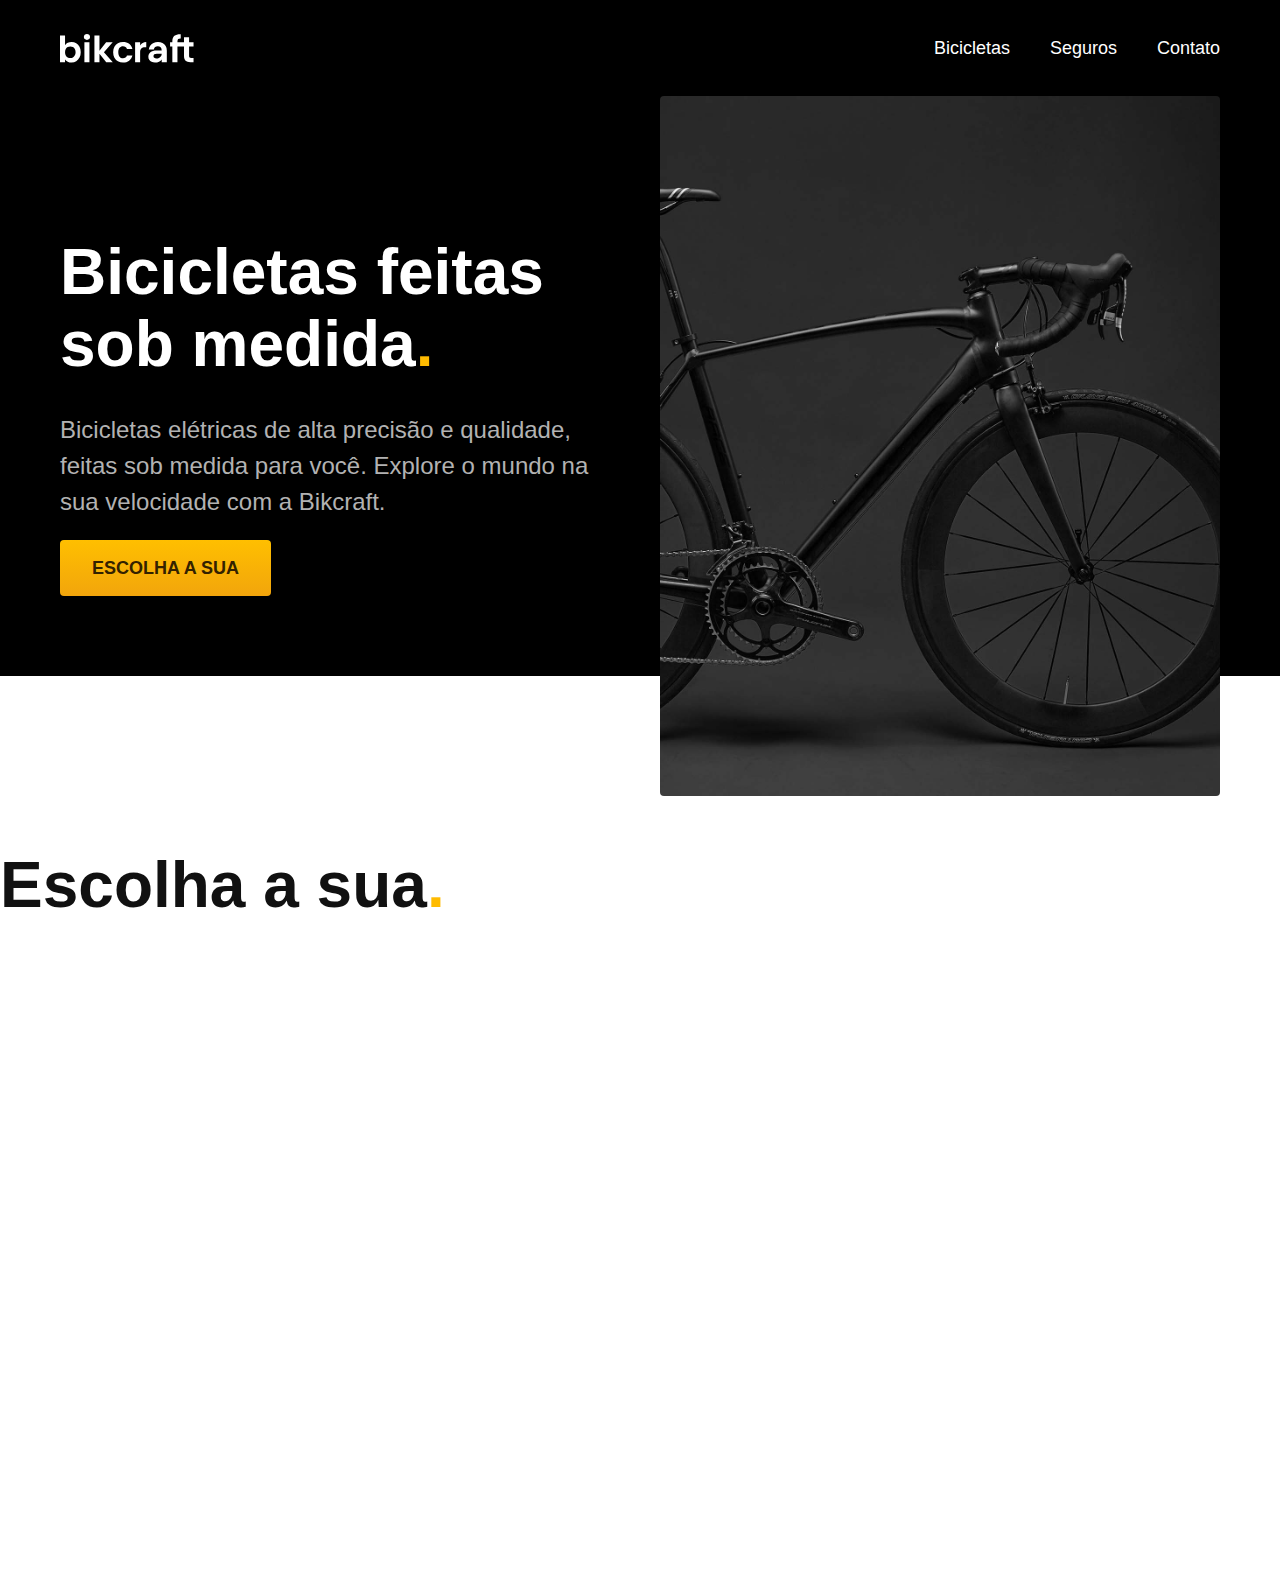
==== index.html @ d43629ae "set typo in css styles" ====
<!DOCTYPE html>
<html lang="en">

<head>
  <meta charset="UTF-8">
  <meta http-equiv="X-UA-Compatible" content="IE=edge">
  <meta name="viewport" content="width=device-width, initial-scale=1.0">
  <title>Bikcraft - Bicicletas Elétricas</title>
  <meta name="description" content="Bicicletas elétricas de alta precisão e qualidade, feitas sob medida para o cliente. Explore o mundo na sua velocidade com a Bikcraft.">

  <link rel="stylesheet" href="./css/style.css">

  <!-- <link rel="preconnect" href="https://fonts.googleapis.com">
  <link rel="preconnect" href="https://fonts.gstatic.com" crossorigin>
  <link href="https://fonts.googleapis.com/css2?family=Poppins:wght@400;600&family=Roboto:wght@400;500&display=swap" rel="stylesheet"> -->
</head>

<body>
  <header class="header-bg">
    <div class="header">
      <a href="./"><img src="./img/bikcraft.svg" alt="bikcraft"></a>
      <nav aria-label="primaria">
        <ul class="header-menu font-1-m cor-0">
          <li><a href="./bicicletas.html">Bicicletas</a></li>
          <li><a href="./seguros.html">Seguros</a></li>
          <li><a href="./contato.html">Contato</a></li>
        </ul>
      </nav>
    </div>
  </header>
  <main class="introducao-bg">
    <div class="introducao">
      <div class="introducao-conteudo">
        <h1 class="font-1-xxl cor-0">Bicicletas feitas sob medida<span class="cor-p1">.</span></h1>
        <p class="font-2-l cor-5">Bicicletas elétricas de alta precisão e qualidade, feitas sob medida para você. Explore o mundo na sua velocidade com a Bikcraft.</p>
        <a class="botao" href="./biciletas.html">Escolha a sua</a>
      </div>
      <div class="introducao-imagem">
        <img src="./img/fotos/introducao.jpg" alt="Bicicletas elétrica preta.">
      </div>
    </div>
  </main>
  <h2 class="font-1-xxl">Escolha a sua<span class="cor-p1">.</span></h2>
</body>

</html>
---- css/style.css ----
@import './global/global.css';
@import './utils/tipografia.css';
@import './utils/cores.css';

@import './global/header.css';

@import './utils/componentes.css';

@import './home/introducao.css';
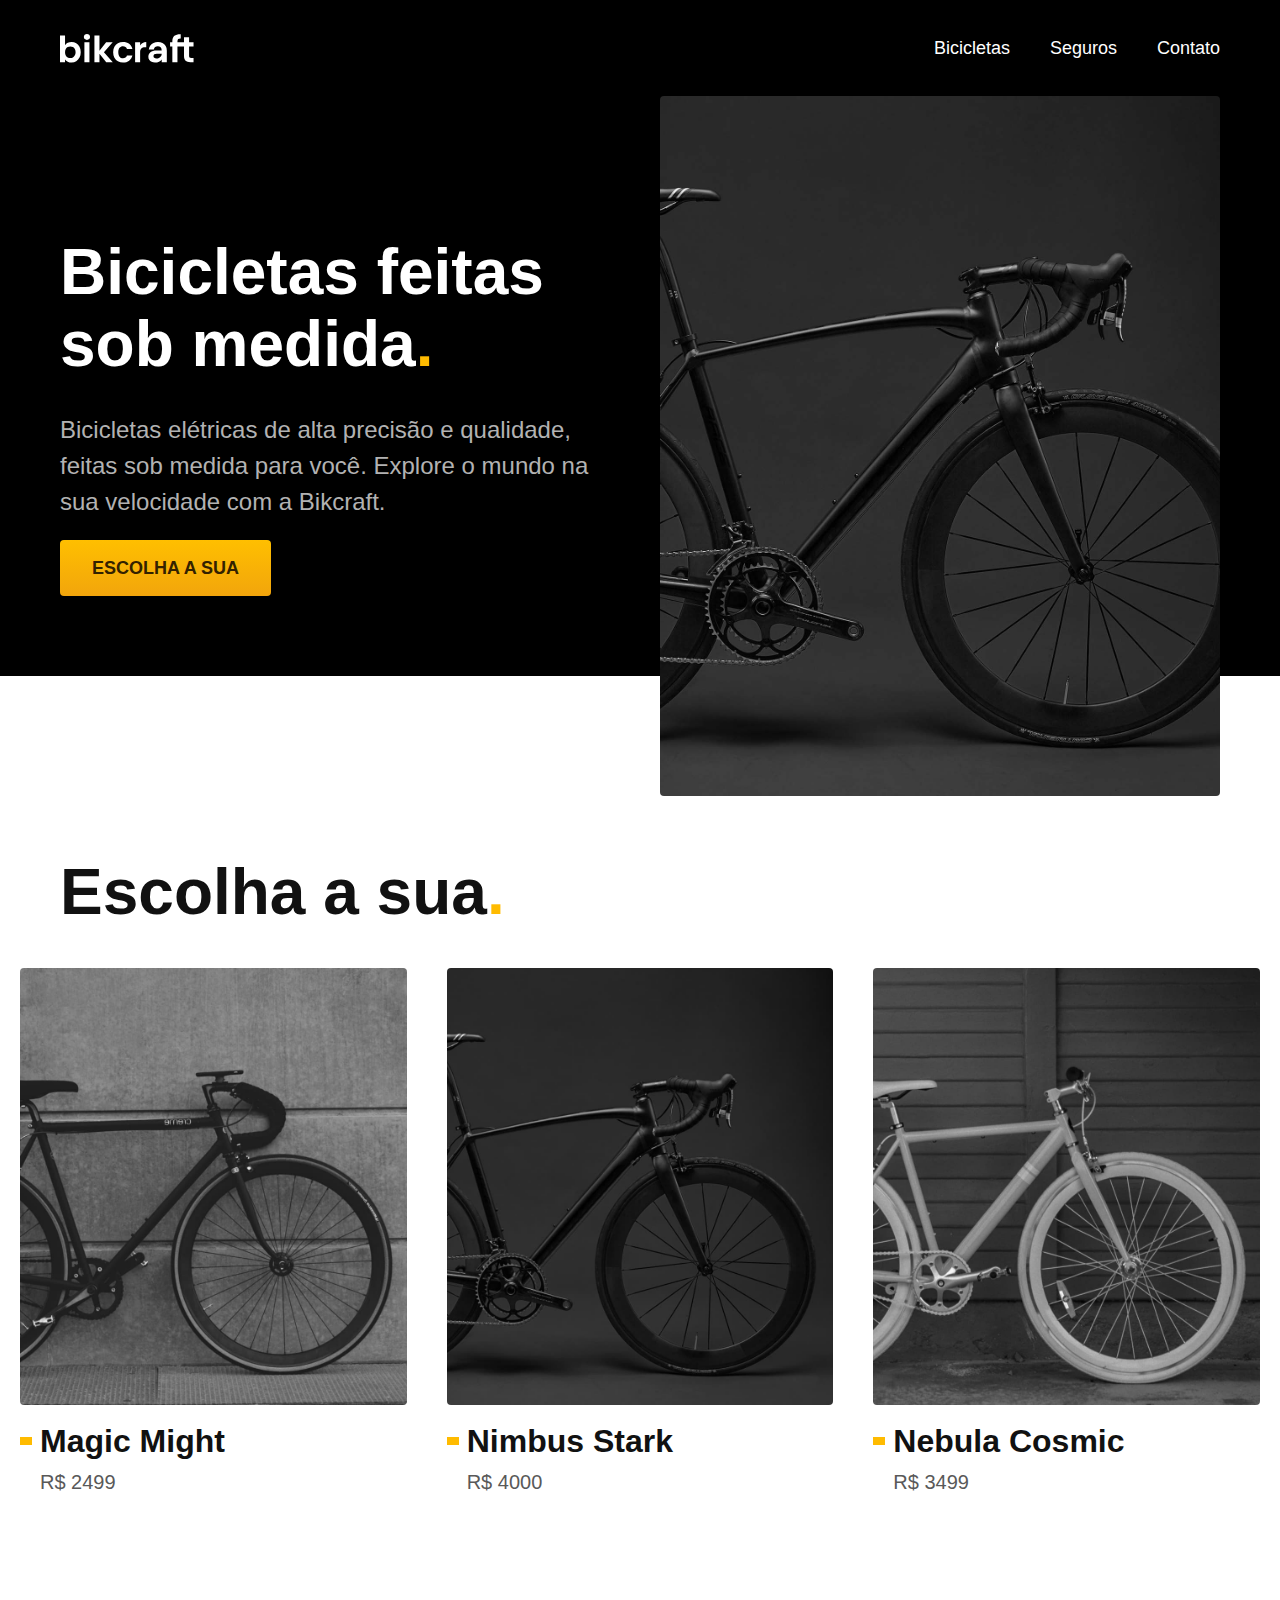
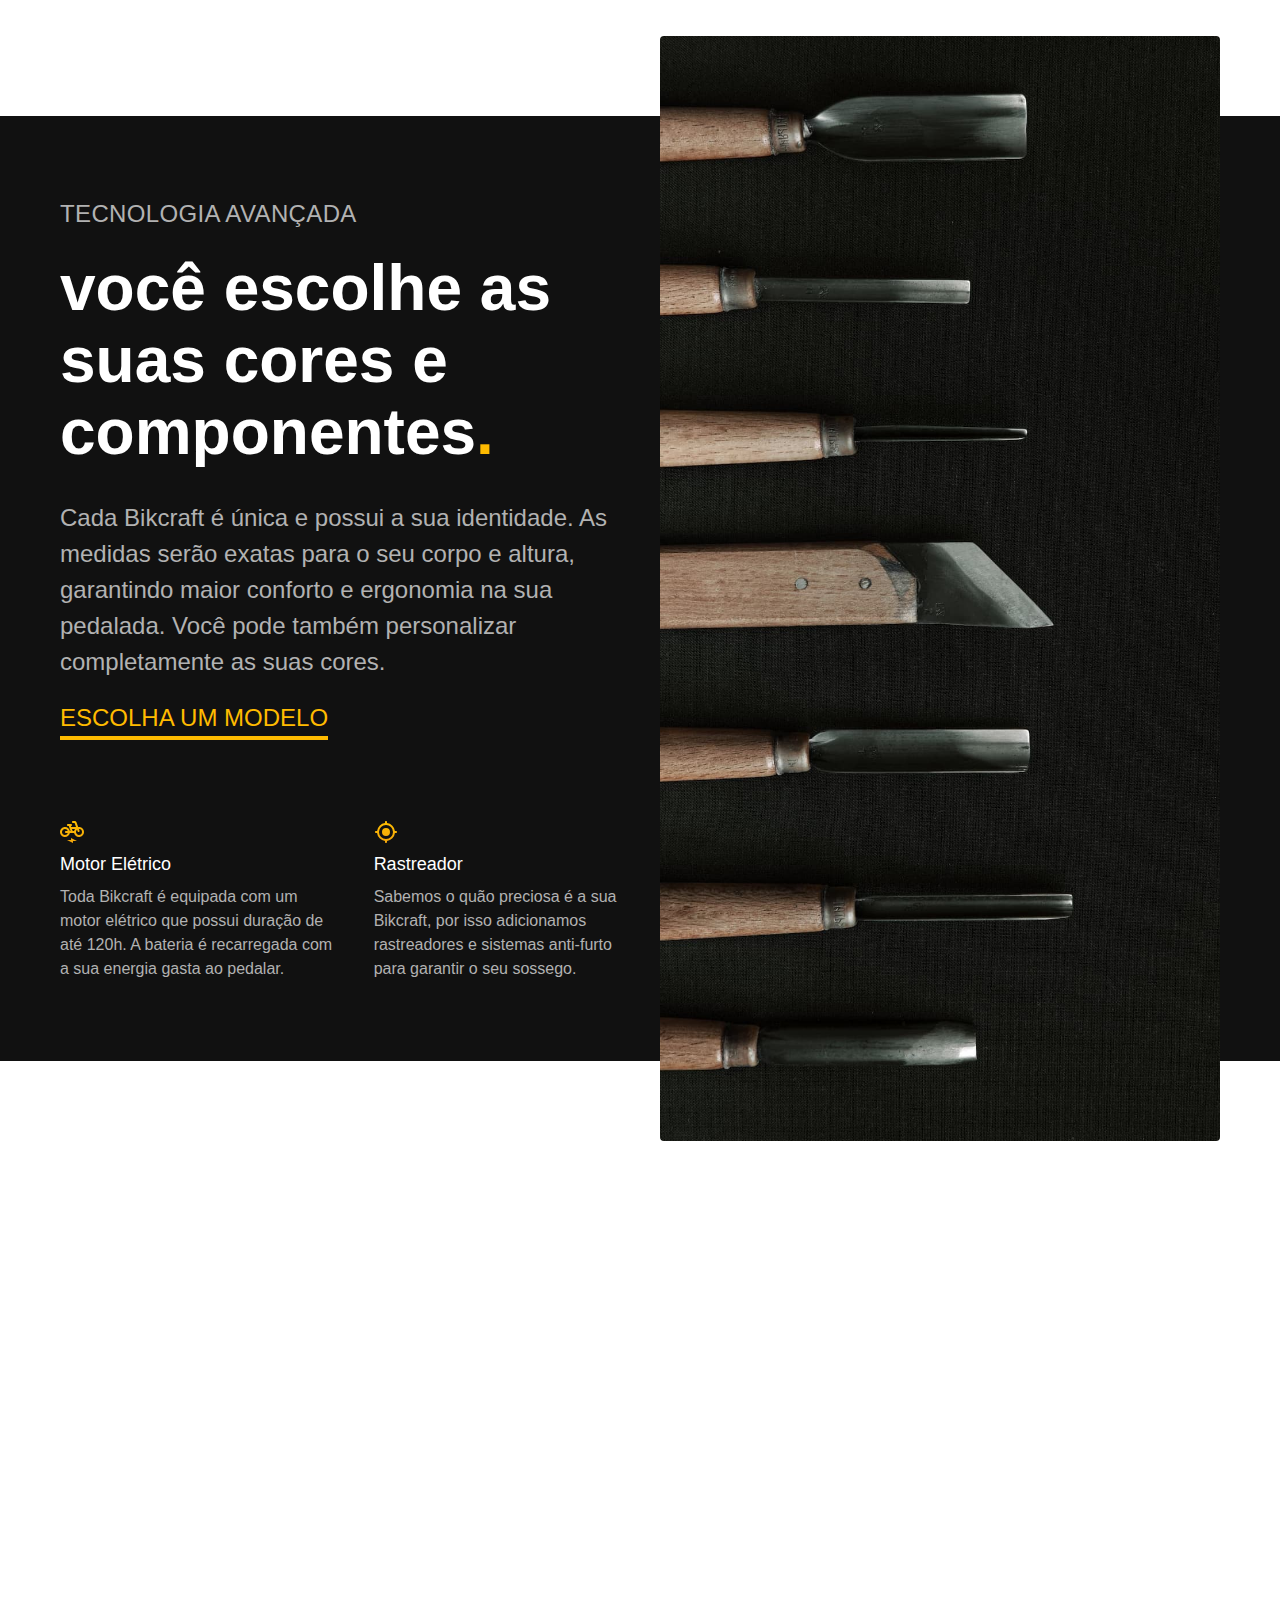
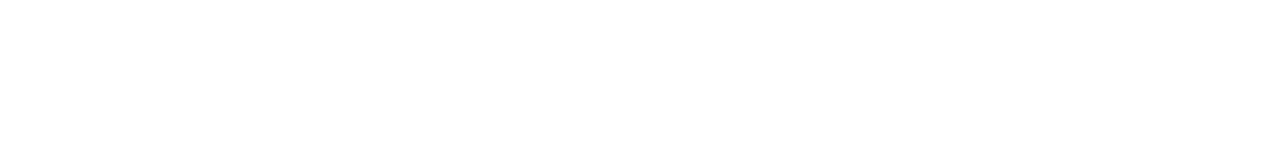
==== commit d5bfa353: "create technology section and styles" ====
--- a/index.html
+++ b/index.html
@@ -17,7 +17,7 @@
 
 <body>
   <header class="header-bg">
-    <div class="header">
+    <div class="header container">
       <a href="./"><img src="./img/bikcraft.svg" alt="bikcraft"></a>
       <nav aria-label="primaria">
         <ul class="header-menu font-1-m cor-0">
@@ -28,8 +28,9 @@
       </nav>
     </div>
   </header>
+
   <main class="introducao-bg">
-    <div class="introducao">
+    <div class="introducao container">
       <div class="introducao-conteudo">
         <h1 class="font-1-xxl cor-0">Bicicletas feitas sob medida<span class="cor-p1">.</span></h1>
         <p class="font-2-l cor-5">Bicicletas elétricas de alta precisão e qualidade, feitas sob medida para você. Explore o mundo na sua velocidade com a Bikcraft.</p>
@@ -40,7 +41,59 @@
       </div>
     </div>
   </main>
-  <h2 class="font-1-xxl">Escolha a sua<span class="cor-p1">.</span></h2>
+
+  <article class="bicicletas-lista">
+    <h2 class="container font-1-xxl">Escolha a sua<span class="cor-p1">.</span></h2>
+    <ul>
+      <li>
+        <a href="./bicicletas/magic.html">
+          <img src="./img/bicicletas/magic-home.jpg" alt="bicicleta preta">
+          <h3 class="font-1-xl">Magic Might</h3>
+          <span class="font-2-m cor-8">R$ 2499</span>
+        </a>
+      </li>
+      <li>
+        <a href="./bicicletas/nimbus.html">
+          <img src="./img/bicicletas/nimbus-home.jpg" alt="bicicleta preta">
+          <h3 class="font-1-xl">Nimbus Stark</h3>
+          <span class="font-2-m cor-8">R$ 4000</span>
+        </a>
+      </li>
+      <li>
+        <a href="./bicicletas/nebula.html">
+          <img src="./img/bicicletas/nebula-home.jpg" alt="bicicleta preta">
+          <h3 class="font-1-xl">Nebula Cosmic</h3>
+          <span class="font-2-m cor-8">R$ 3499</span>
+        </a>
+      </li>
+    </ul>
+  </article>
+
+  <article class="tecnologia-bg">
+    <div class="tecnologia container">
+      <div class="tecnologia-conteudo">
+        <span class="font-2-l-b cor-5">Tecnologia Avançada</span>
+        <h2 class="font-1-xxl cor-0">você escolhe as suas cores e componentes<span class="cor-p1">.</span></h2>
+        <p class="font-2-l cor-5">Cada Bikcraft é única e possui a sua identidade. As medidas serão exatas para o seu corpo e altura, garantindo maior conforto e ergonomia na sua pedalada. Você pode também personalizar completamente as suas cores.</p>
+        <a class="link" href="./bicicletas.html">Escolha um modelo</a>
+        <div class="tecnologia-vantagens">
+          <div>
+            <img src="./img/icones/eletrica.svg" alt="">
+            <h3 class="font-1-m cor-0">Motor Elétrico</h3>
+            <p class="font-2-s cor-5">Toda Bikcraft é equipada com um motor elétrico que possui duração de até 120h. A bateria é recarregada com a sua energia gasta ao pedalar.</p>
+          </div>
+          <div>
+            <img src="./img/icones/rastreador.svg" alt="">
+            <h3 class="font-1-m cor-0">Rastreador</h3>
+            <p class="font-2-s cor-5">Sabemos o quão preciosa é a sua Bikcraft, por isso adicionamos rastreadores e sistemas anti-furto para garantir o seu sossego.</p>
+          </div>
+        </div>
+      </div>
+      <div class="tecnologia-imagem">
+        <img src="./img/fotos/tecnologia.jpg" alt="">
+      </div>
+    </div>
+  </article>
 </body>
 
 </html>--- a/css/style.css
+++ b/css/style.css
@@ -7,3 +7,6 @@
 @import './utils/componentes.css';
 
 @import './home/introducao.css';
+@import './home/tecnologia.css';
+
+@import './bicicletas/bicicletas-lista.css';
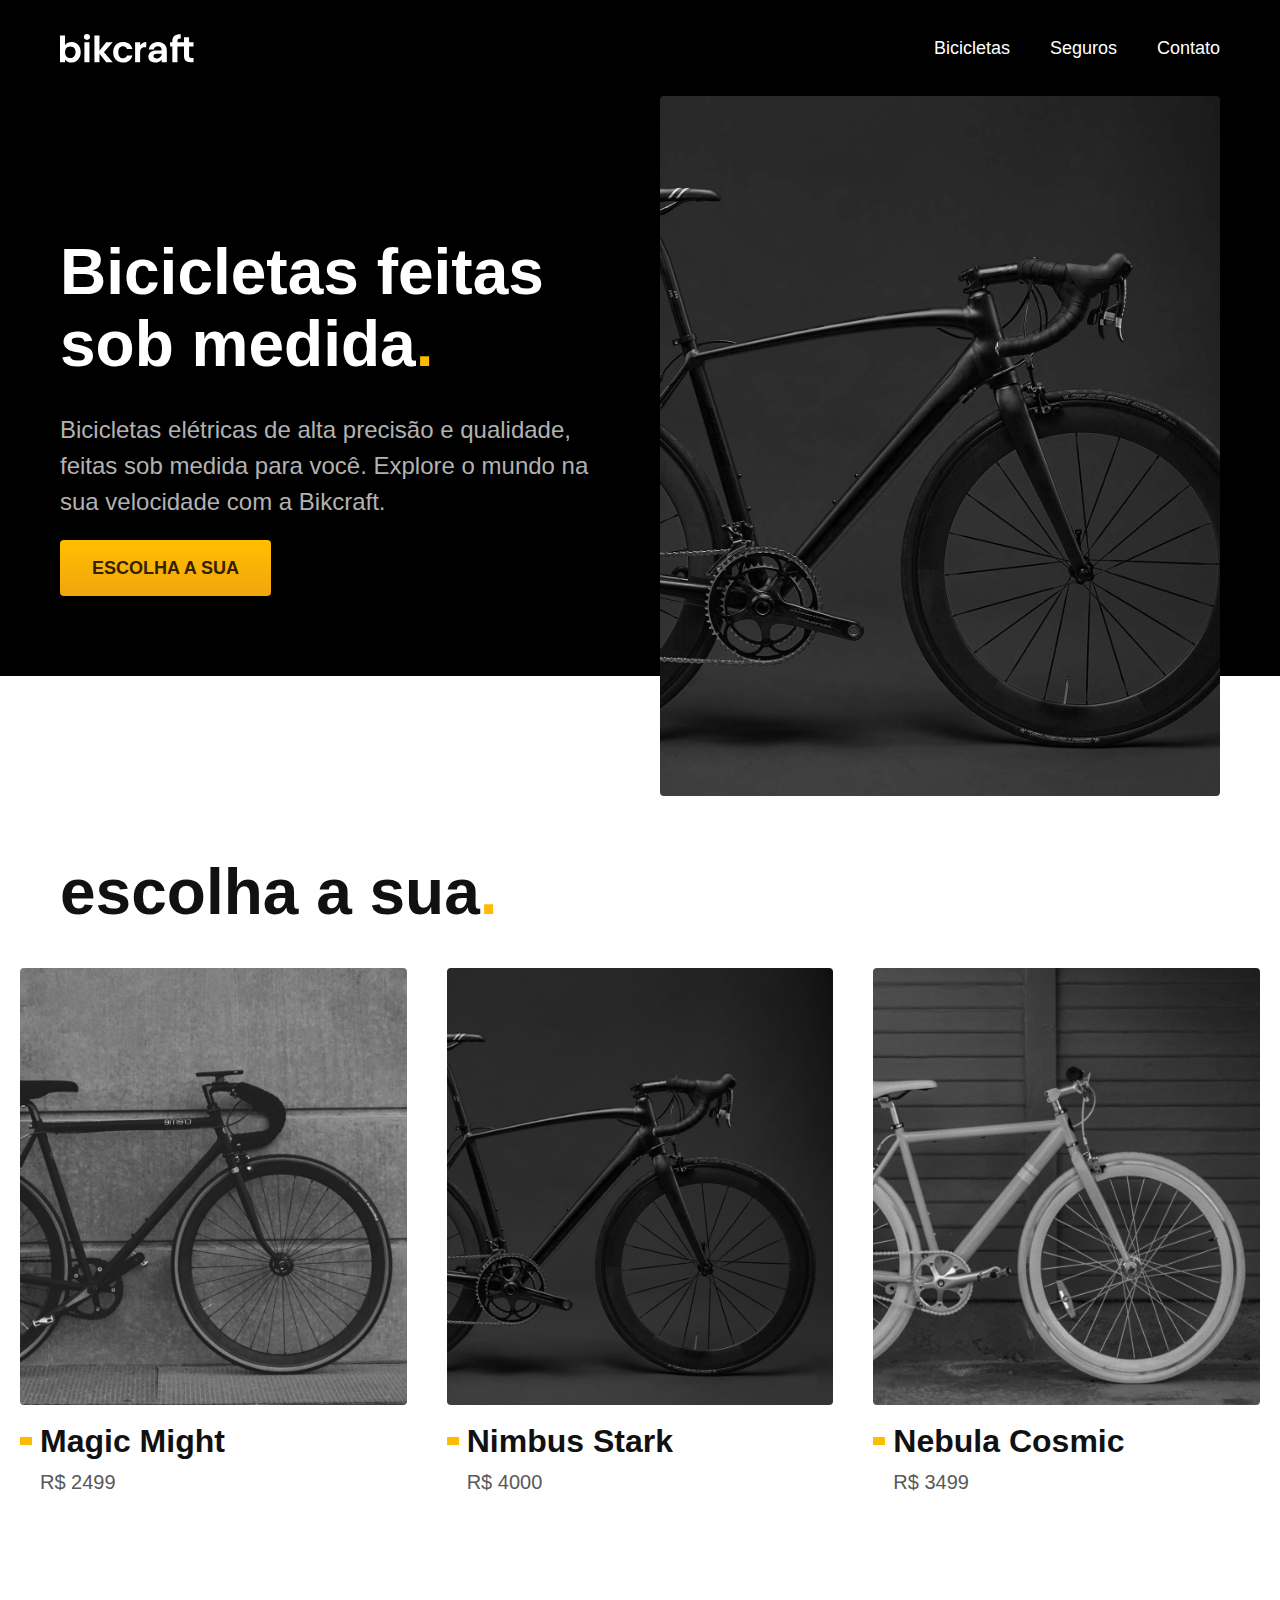
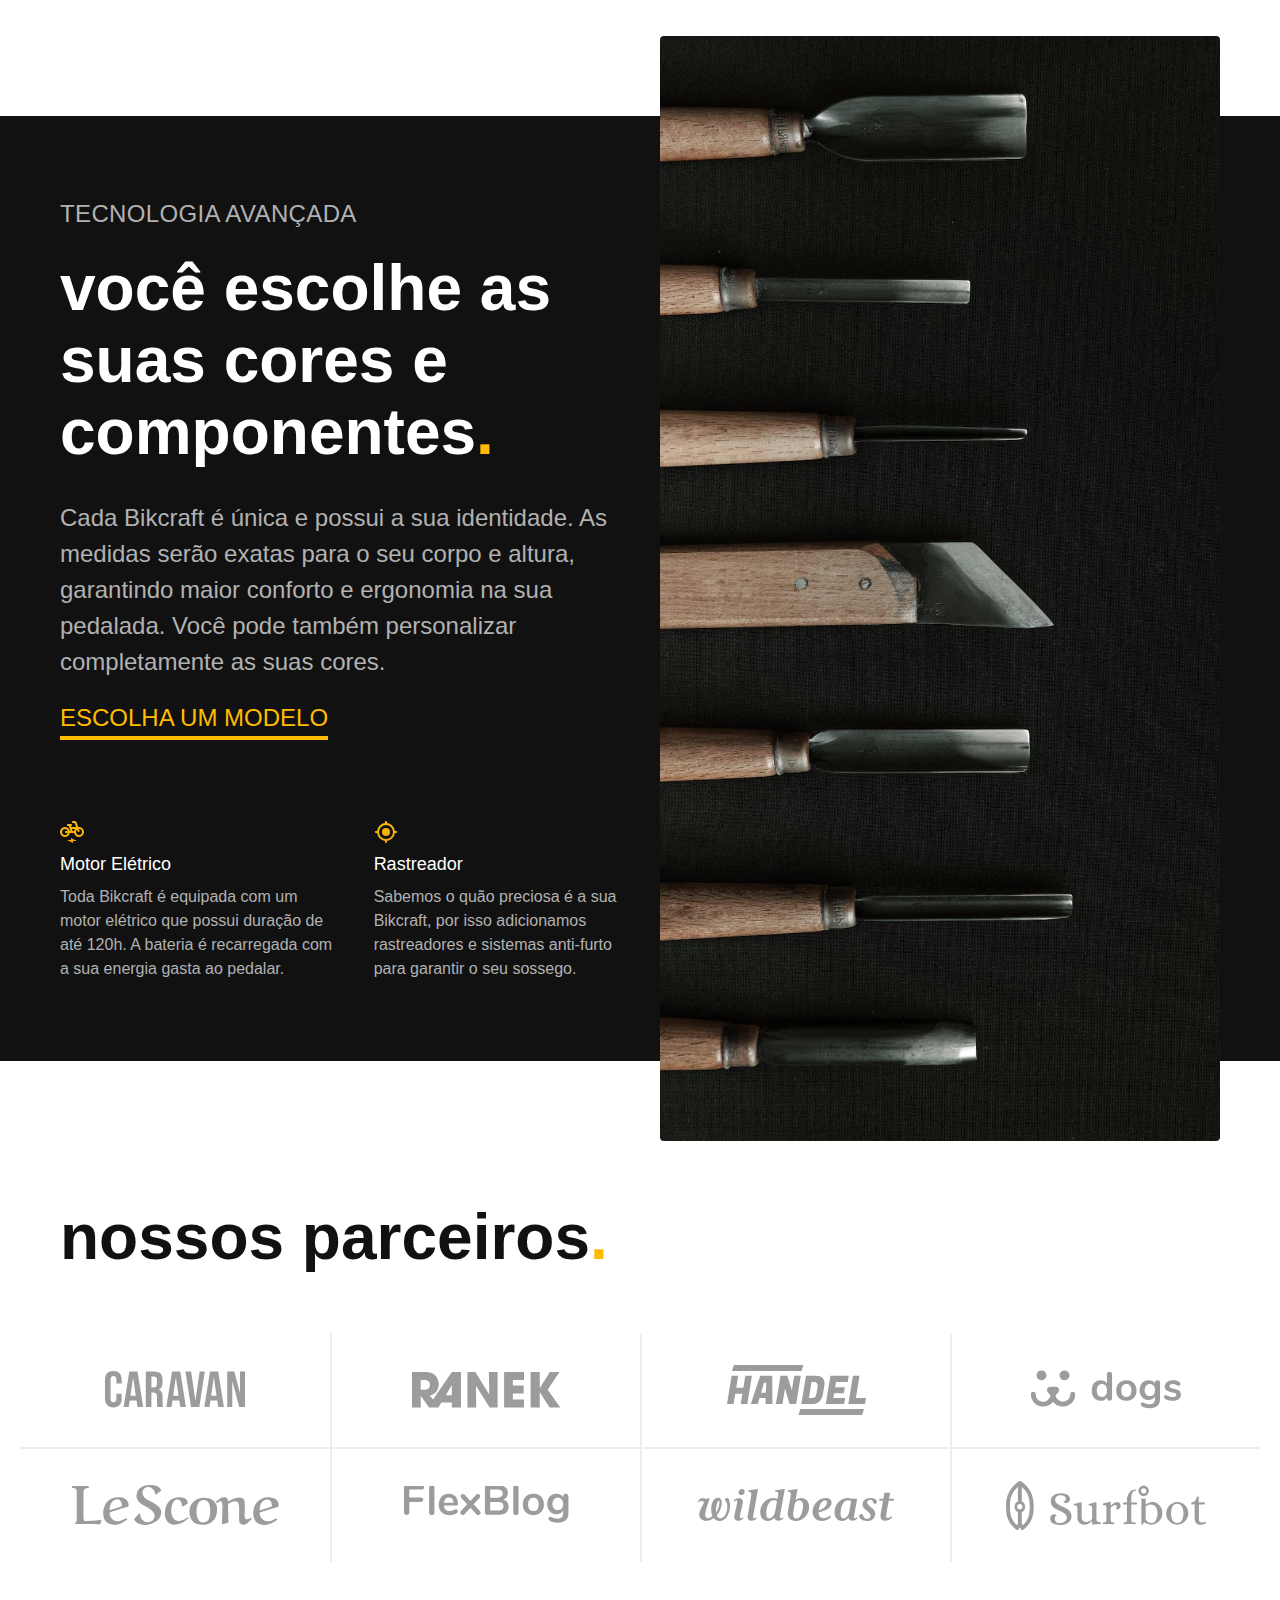
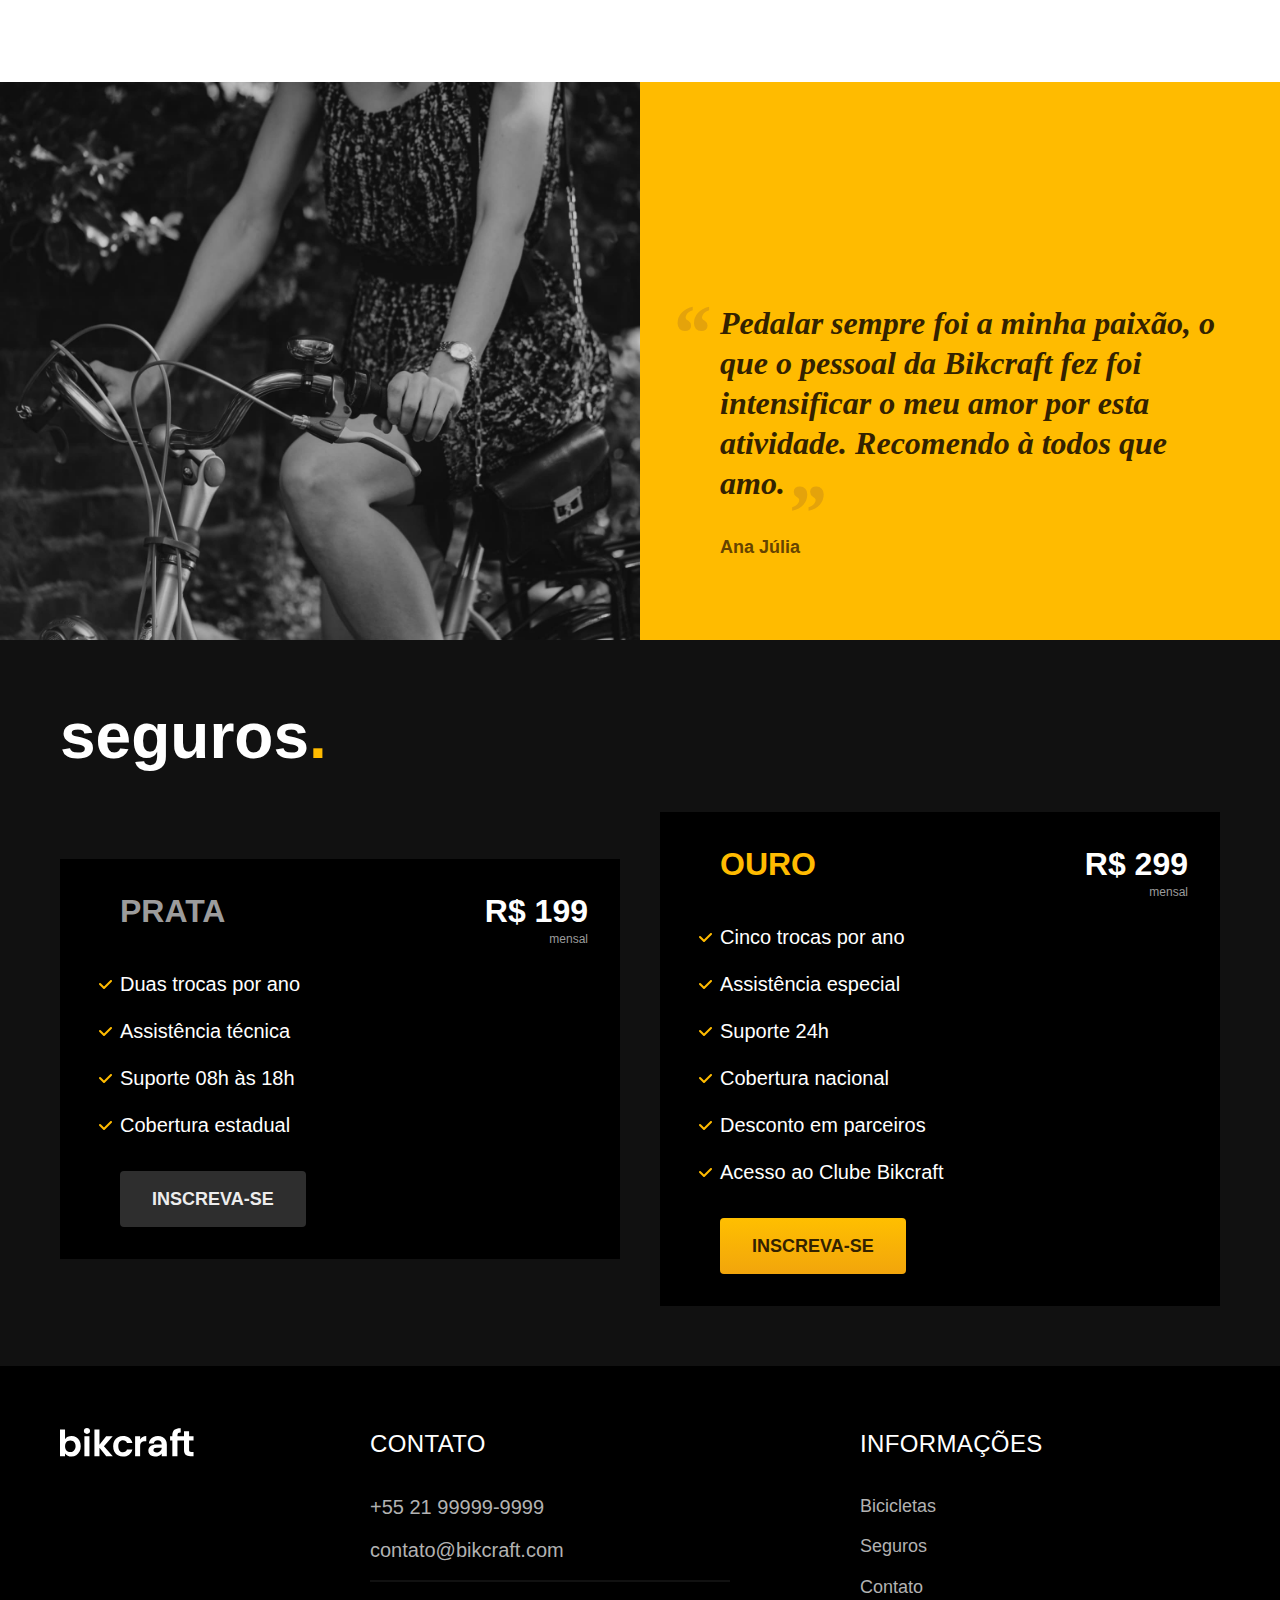
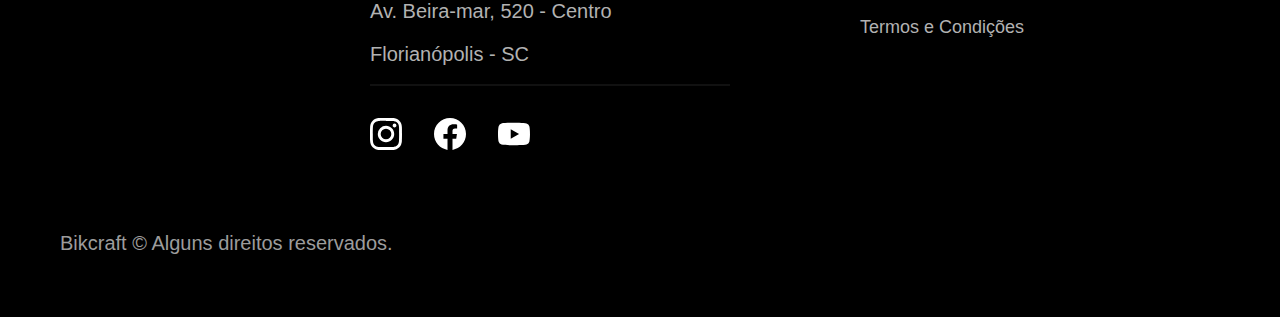
==== commit 8c9a376e: "create partners and footer contents" ====
--- a/index.html
+++ b/index.html
@@ -12,7 +12,7 @@
 
   <!-- <link rel="preconnect" href="https://fonts.googleapis.com">
   <link rel="preconnect" href="https://fonts.gstatic.com" crossorigin>
-  <link href="https://fonts.googleapis.com/css2?family=Poppins:wght@400;600&family=Roboto:wght@400;500&display=swap" rel="stylesheet"> -->
+  <link href="https://fonts.googleapis.com/css2?family=Poppins:wght@400;600&family=Roboto:wght@400;500&family=Merriweather:ital,wght@1,900&display=swap" rel="stylesheet"> -->
 </head>
 
 <body>
@@ -43,7 +43,7 @@
   </main>
 
   <article class="bicicletas-lista">
-    <h2 class="container font-1-xxl">Escolha a sua<span class="cor-p1">.</span></h2>
+    <h2 class="container font-1-xxl">escolha a sua<span class="cor-p1">.</span></h2>
     <ul>
       <li>
         <a href="./bicicletas/magic.html">
@@ -94,6 +94,102 @@
       </div>
     </div>
   </article>
+
+  <section class="parceiros" aria-label="Nossos Parceiros">
+    <h2 class="container font-1-xxl">nossos parceiros<span class="cor-p1">.</span></h2>
+
+    <ul>
+      <li><img src="./img/parceiros/caravan.svg" alt="caravan"></li>
+      <li><img src="./img/parceiros/ranek.svg" alt="ranek"></li>
+      <li><img src="./img/parceiros/handel.svg" alt="handel"></li>
+      <li><img src="./img/parceiros/dogs.svg" alt="dogs"></li>
+      <li><img src="./img/parceiros/lescone.svg" alt="lescone"></li>
+      <li><img src="./img/parceiros/flexblog.svg" alt="flexblog"></li>
+      <li><img src="./img/parceiros/wildbeast.svg" alt="wildbeast"></li>
+      <li><img src="./img/parceiros/surfbot.svg" alt="surfbot"></li>
+    </ul>
+  </section>
+
+  <section class="depoimento" aria-label="Depoimento">
+    <div>
+      <img src="./img/fotos/depoimento.jpg" alt="Pessoa pedalando uma bicicleta bikcraft">
+    </div>
+    <div class="depoimento-conteudo">
+      <blockquote class="font-1-xl cor-p5">
+        <p>Pedalar sempre foi a minha paixão, o que o pessoal da Bikcraft fez foi intensificar o meu amor por esta atividade. Recomendo à todos que amo.</p>
+      </blockquote>
+      <span class="font-1-m-b cor-p4">Ana Júlia</span>
+    </div>
+  </section>
+
+  <article class="seguros-bg">
+    <div class="seguros container">
+      <h2 class="font-1-xxl cor-0">seguros<span class="cor-p1">.</span></h2>
+      <div class="seguros-item">
+        <h3 class="font-1-xl cor-6">PRATA</h3>
+        <span class="font-1-xl cor-0">R$ 199 <span class="font-1-xs cor-6">mensal</span></span>
+        <ul class="font-2-m cor-0">
+          <li>Duas trocas por ano</li>
+          <li>Assistência técnica</li>
+          <li>Suporte 08h às 18h</li>
+          <li>Cobertura estadual</li>
+        </ul>
+        <a class="botao secundario" href="./orcamento.html">Inscreva-se</a>
+      </div>
+
+      <div class="seguros-item">
+        <h3 class="font-1-xl cor-p1">OURO</h3>
+        <span class="font-1-xl cor-0">R$ 299 <span class="font-1-xs cor-6">mensal</span></span>
+        <ul class="font-2-m cor-0">
+          <li>Cinco trocas por ano</li>
+          <li>Assistência especial</li>
+          <li>Suporte 24h</li>
+          <li>Cobertura nacional</li>
+          <li>Desconto em parceiros</li>
+          <li>Acesso ao Clube Bikcraft</li>
+        </ul>
+        <a class="botao" href="./orcamento.html">Inscreva-se</a>
+      </div>
+    </div>
+  </article>
+
+  <footer class="footer-bg">
+    <div class="footer container">
+      <img src="./img/bikcraft.svg" alt="Bikcraft">
+      <div class="footer-contato">
+        <h3 class="font-2-l-b cor-0">Contato</h3>
+        <ul class="font-2-m cor-5">
+          <li><a href="tel:+5521999999999">+55 21 99999-9999</a></li>
+          <li><a href="mailto:contato@bikcraft.com">contato@bikcraft.com</a></li>
+          <li>Av. Beira-mar, 520 - Centro</li>
+          <li>Florianópolis - SC</li>
+        </ul>
+        <div class="footer-redes">
+          <a href="">
+            <img src="./img/redes/instagram.svg" alt="Instagram">
+          </a>
+          <a href="">
+            <img src="./img/redes/facebook.svg" alt="Facebook">
+          </a>
+          <a href="">
+            <img src="./img/redes/youtube.svg" alt="Youtube">
+          </a>
+        </div>
+      </div>
+      <div class="footer-informacoes">
+        <h3 class="font-2-l-b cor-0">Informações</h3>
+        <nav>
+          <ul class="font-1-m cor-5">
+            <li><a href="./bicicletas.html">Bicicletas</a></li>
+            <li><a href="./seguros.html">Seguros</a></li>
+            <li><a href="./contato.html">Contato</a></li>
+            <li><a href="./termos.html">Termos e Condições</a></li>
+          </ul>
+        </nav>
+      </div>
+      <p class="footer-copy font-2-m cor-6">Bikcraft © Alguns direitos reservados.</p>
+    </div>
+  </footer>
 </body>
 
 </html>--- a/css/style.css
+++ b/css/style.css
@@ -3,10 +3,15 @@
 @import './utils/cores.css';
 
 @import './global/header.css';
+@import './global/footer.css';
 
 @import './utils/componentes.css';
 
 @import './home/introducao.css';
 @import './home/tecnologia.css';
+@import './home/parceiros.css';
+@import './home/depoimento.css';
 
 @import './bicicletas/bicicletas-lista.css';
+
+@import './seguros/seguros.css';
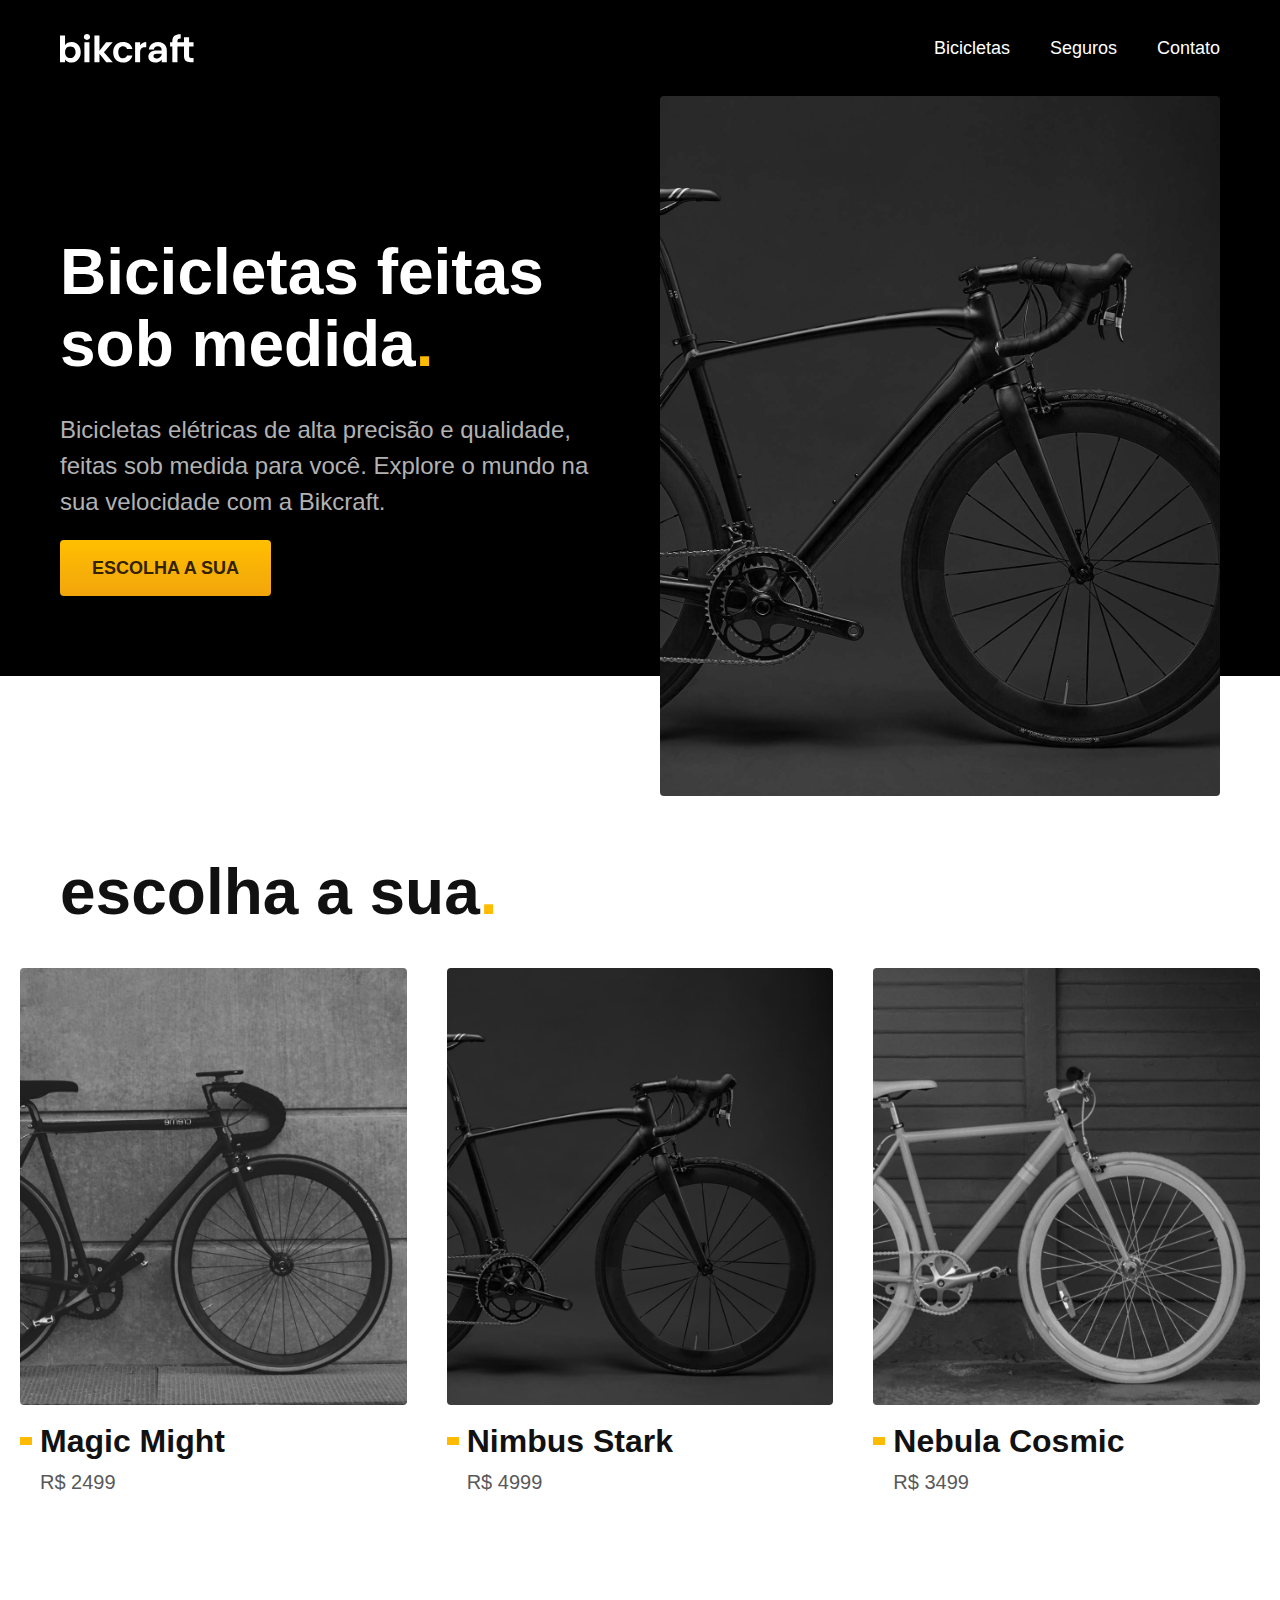
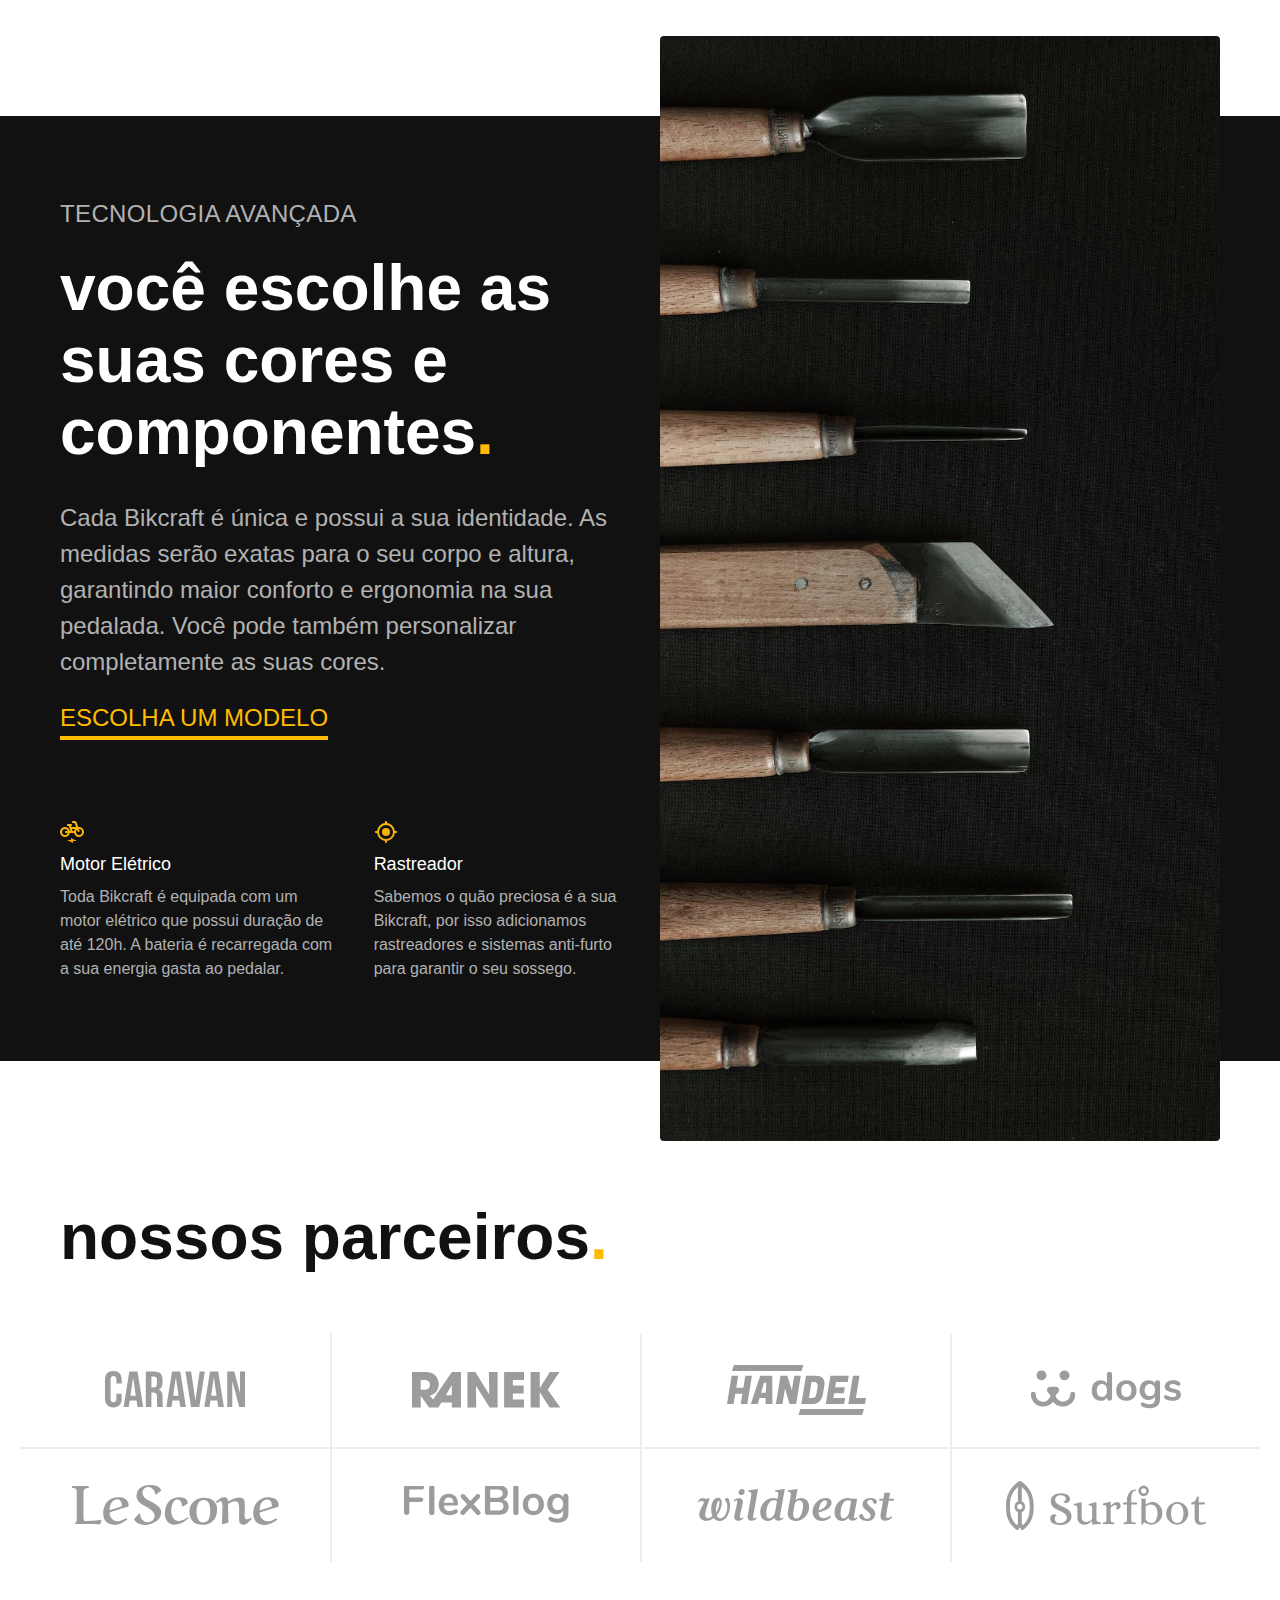
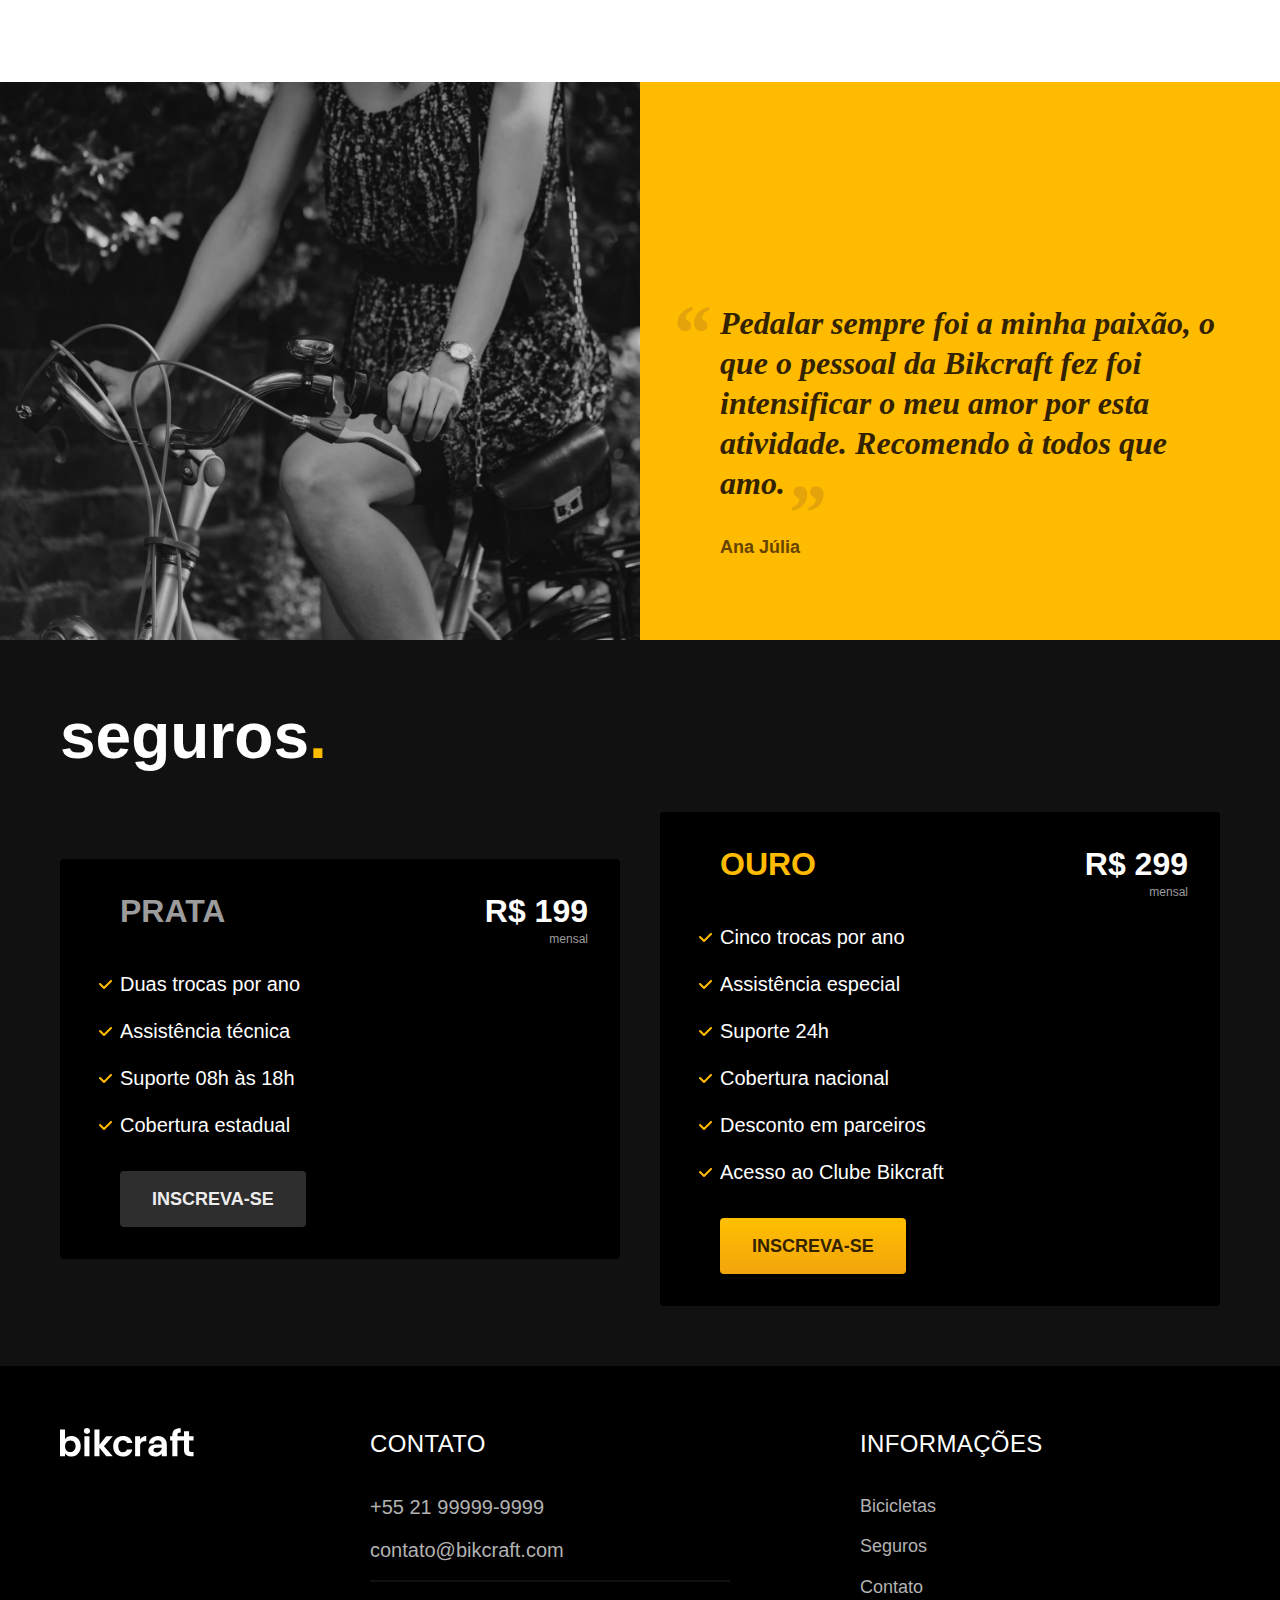
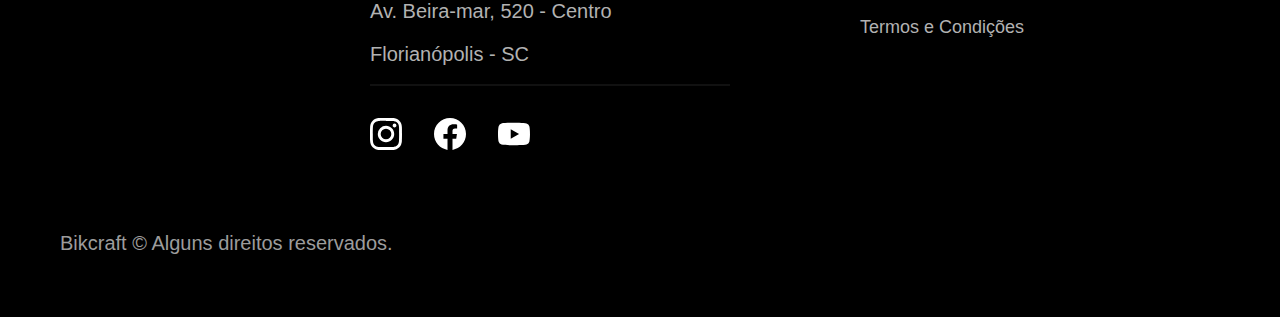
==== commit f137a248: "create individual bike pages" ====
--- a/index.html
+++ b/index.html
@@ -56,7 +56,7 @@
         <a href="./bicicletas/nimbus.html">
           <img src="./img/bicicletas/nimbus-home.jpg" alt="bicicleta preta">
           <h3 class="font-1-xl">Nimbus Stark</h3>
-          <span class="font-2-m cor-8">R$ 4000</span>
+          <span class="font-2-m cor-8">R$ 4999</span>
         </a>
       </li>
       <li>
--- a/css/style.css
+++ b/css/style.css
@@ -13,5 +13,13 @@
 @import './home/depoimento.css';
 
 @import './bicicletas/bicicletas-lista.css';
+@import './bicicletas/bicicletas.css';
+@import './bicicleta/seguro.css';
+
+@import './bicicleta/bicicleta.css';
+
+@import './termos/termos.css';
 
 @import './seguros/seguros.css';
+@import './seguros/vantagens.css';
+@import './seguros/perguntas.css';
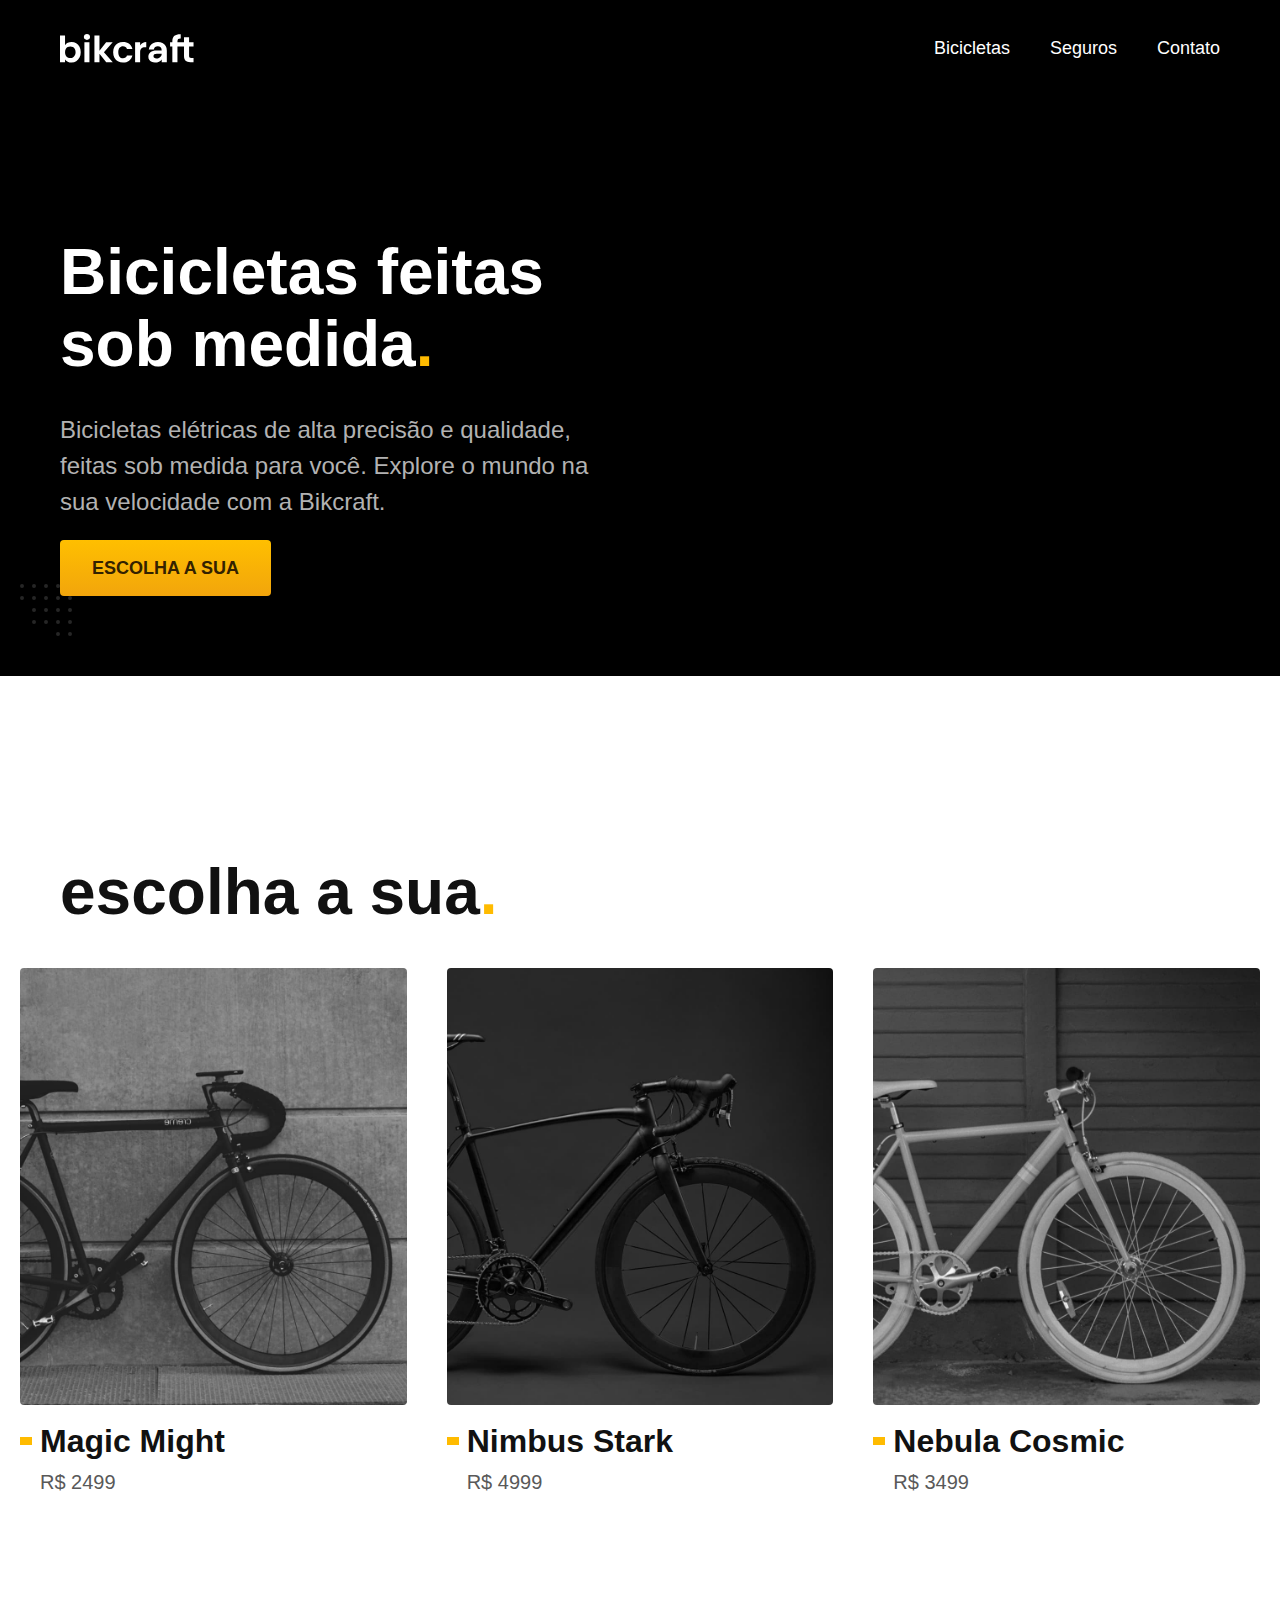
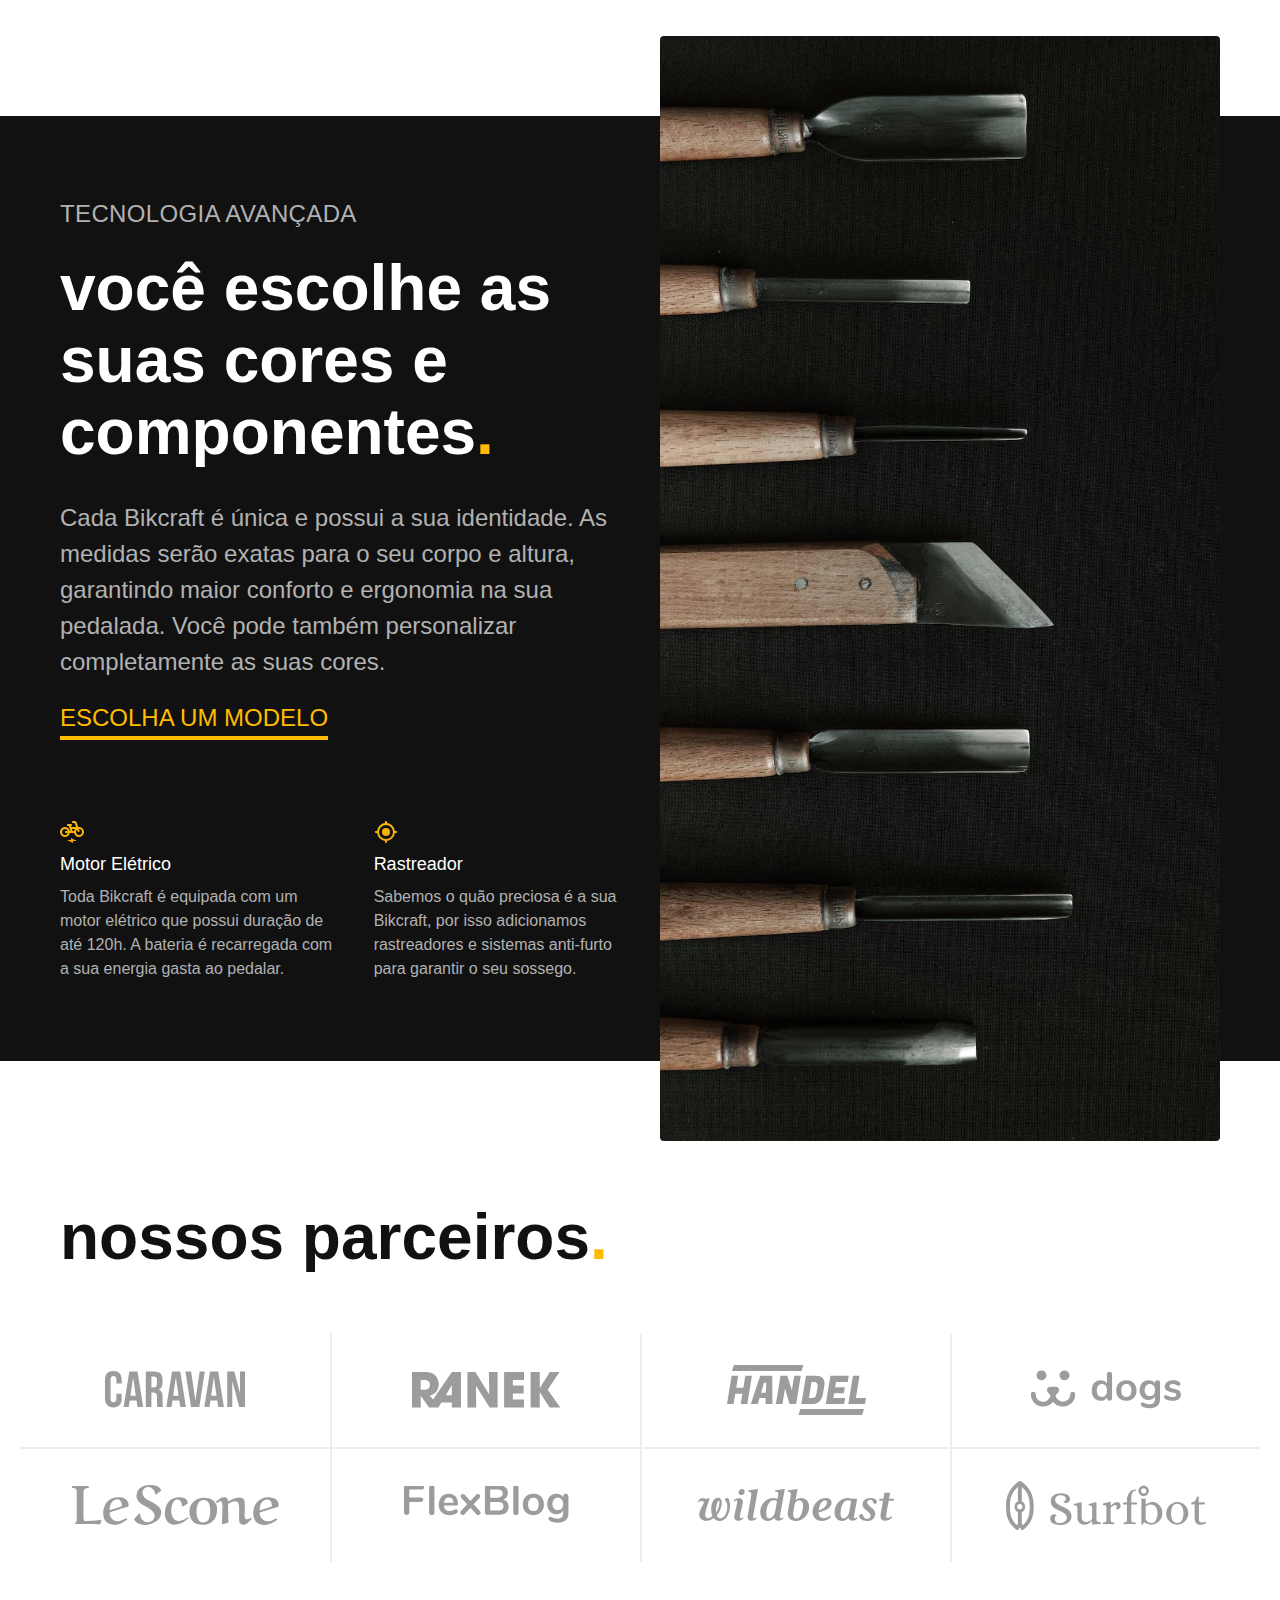
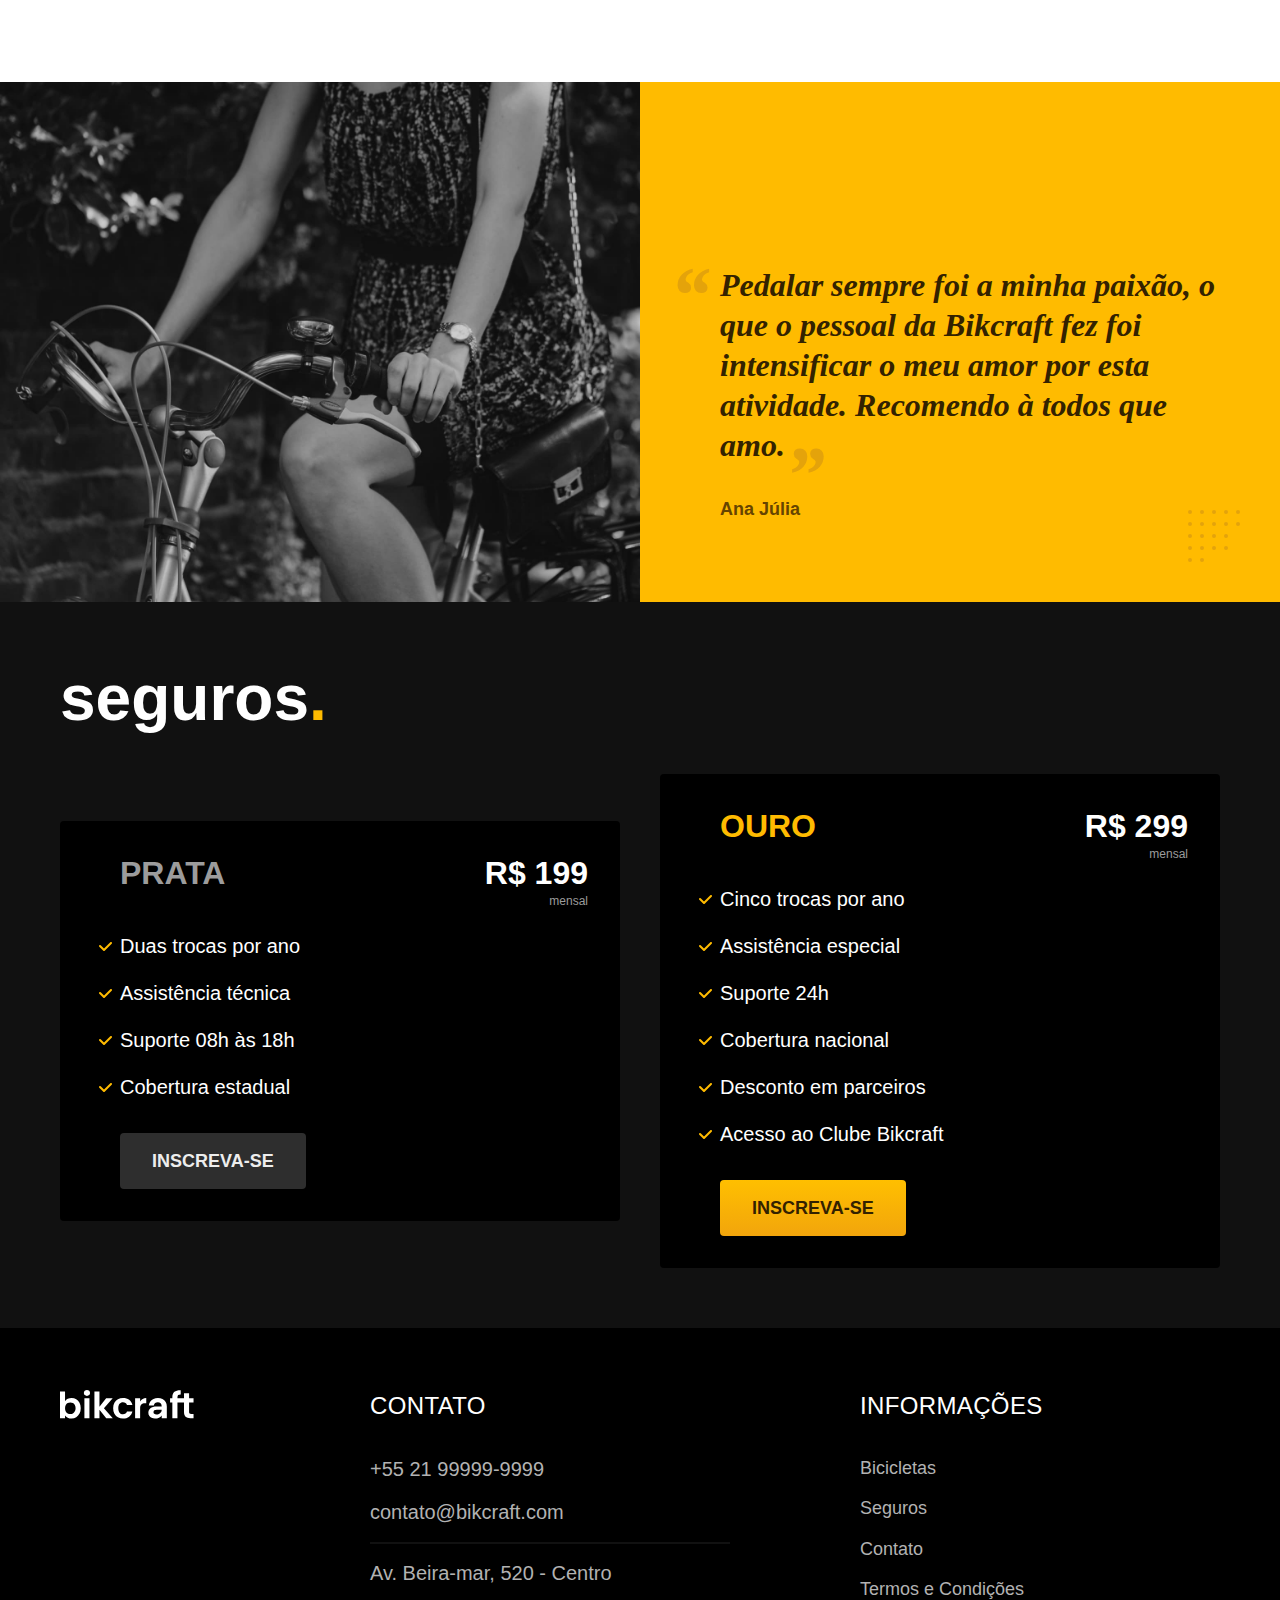
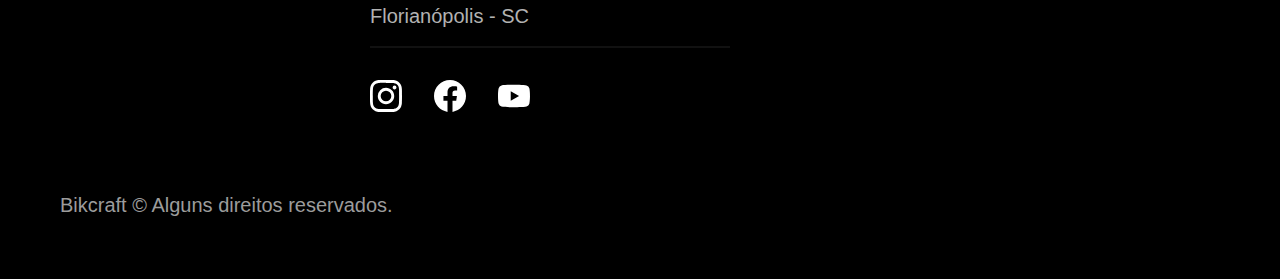
==== commit 225ff725: "Add javascript functions and styles" ====
--- a/index.html
+++ b/index.html
@@ -1,5 +1,5 @@
 <!DOCTYPE html>
-<html lang="en">
+<html lang="pt-br">
 
 <head>
   <meta charset="UTF-8">
@@ -8,17 +8,22 @@
   <title>Bikcraft - Bicicletas Elétricas</title>
   <meta name="description" content="Bicicletas elétricas de alta precisão e qualidade, feitas sob medida para o cliente. Explore o mundo na sua velocidade com a Bikcraft.">
 
+  <link rel="preload" href="./css/style.css" as="style">
   <link rel="stylesheet" href="./css/style.css">
 
   <!-- <link rel="preconnect" href="https://fonts.googleapis.com">
   <link rel="preconnect" href="https://fonts.gstatic.com" crossorigin>
   <link href="https://fonts.googleapis.com/css2?family=Poppins:wght@400;600&family=Roboto:wght@400;500&family=Merriweather:ital,wght@1,900&display=swap" rel="stylesheet"> -->
+
+  <script>
+    document.documentElement.classList.add('js');
+  </script>
 </head>
 
 <body>
   <header class="header-bg">
     <div class="header container">
-      <a href="./"><img src="./img/bikcraft.svg" alt="bikcraft"></a>
+      <a href="./"><img src="./img/bikcraft.svg" width="136" height="32" alt="bikcraft"></a>
       <nav aria-label="primaria">
         <ul class="header-menu font-1-m cor-0">
           <li><a href="./bicicletas.html">Bicicletas</a></li>
@@ -32,13 +37,14 @@
   <main class="introducao-bg">
     <div class="introducao container">
       <div class="introducao-conteudo">
-        <h1 class="font-1-xxl cor-0">Bicicletas feitas sob medida<span class="cor-p1">.</span></h1>
-        <p class="font-2-l cor-5">Bicicletas elétricas de alta precisão e qualidade, feitas sob medida para você. Explore o mundo na sua velocidade com a Bikcraft.</p>
-        <a class="botao" href="./biciletas.html">Escolha a sua</a>
-      </div>
-      <div class="introducao-imagem">
-        <img src="./img/fotos/introducao.jpg" alt="Bicicletas elétrica preta.">
-      </div>
+        <h1 class="font-1-xxl cor-0 fadeInDown" data-anime="200">Bicicletas feitas sob medida<span class="cor-p1">.</span></h1>
+        <p class="font-2-l cor-5 fadeInDown" data-anime="400">Bicicletas elétricas de alta precisão e qualidade, feitas sob medida para você. Explore o mundo na sua velocidade com a Bikcraft.</p>
+        <a class="botao fadeInDown" data-anime="600" href="./bicicletas.html">Escolha a sua</a>
+      </div>
+      <picture data-anime="800" class="introducao-imagem fadeInDown">
+        <source media="(max-widht: 800px)" srcset="./img/bicicletas/nimbus.jpg">
+        <img src="./img/fotos/introducao.jpg" width="1280" height="1600" alt="Bicicletas elétrica preta.">
+      </picture>
     </div>
   </main>
 
@@ -47,21 +53,21 @@
     <ul>
       <li>
         <a href="./bicicletas/magic.html">
-          <img src="./img/bicicletas/magic-home.jpg" alt="bicicleta preta">
+          <img src="./img/bicicletas/magic-home.jpg" width="920" height="1040" alt="bicicleta preta">
           <h3 class="font-1-xl">Magic Might</h3>
           <span class="font-2-m cor-8">R$ 2499</span>
         </a>
       </li>
       <li>
         <a href="./bicicletas/nimbus.html">
-          <img src="./img/bicicletas/nimbus-home.jpg" alt="bicicleta preta">
+          <img src="./img/bicicletas/nimbus-home.jpg" width="920" height="1040" alt="bicicleta preta">
           <h3 class="font-1-xl">Nimbus Stark</h3>
           <span class="font-2-m cor-8">R$ 4999</span>
         </a>
       </li>
       <li>
         <a href="./bicicletas/nebula.html">
-          <img src="./img/bicicletas/nebula-home.jpg" alt="bicicleta preta">
+          <img src="./img/bicicletas/nebula-home.jpg" width="920" height="1040" alt="bicicleta preta">
           <h3 class="font-1-xl">Nebula Cosmic</h3>
           <span class="font-2-m cor-8">R$ 3499</span>
         </a>
@@ -78,19 +84,19 @@
         <a class="link" href="./bicicletas.html">Escolha um modelo</a>
         <div class="tecnologia-vantagens">
           <div>
-            <img src="./img/icones/eletrica.svg" alt="">
+            <img src="./img/icones/eletrica.svg" width="24" height="24" alt="">
             <h3 class="font-1-m cor-0">Motor Elétrico</h3>
             <p class="font-2-s cor-5">Toda Bikcraft é equipada com um motor elétrico que possui duração de até 120h. A bateria é recarregada com a sua energia gasta ao pedalar.</p>
           </div>
           <div>
-            <img src="./img/icones/rastreador.svg" alt="">
+            <img src="./img/icones/rastreador.svg" width="24" height="24" alt="">
             <h3 class="font-1-m cor-0">Rastreador</h3>
             <p class="font-2-s cor-5">Sabemos o quão preciosa é a sua Bikcraft, por isso adicionamos rastreadores e sistemas anti-furto para garantir o seu sossego.</p>
           </div>
         </div>
       </div>
       <div class="tecnologia-imagem">
-        <img src="./img/fotos/tecnologia.jpg" alt="">
+        <img src="./img/fotos/tecnologia.jpg" width="1200" height="1920" alt="">
       </div>
     </div>
   </article>
@@ -99,20 +105,20 @@
     <h2 class="container font-1-xxl">nossos parceiros<span class="cor-p1">.</span></h2>
 
     <ul>
-      <li><img src="./img/parceiros/caravan.svg" alt="caravan"></li>
-      <li><img src="./img/parceiros/ranek.svg" alt="ranek"></li>
-      <li><img src="./img/parceiros/handel.svg" alt="handel"></li>
-      <li><img src="./img/parceiros/dogs.svg" alt="dogs"></li>
-      <li><img src="./img/parceiros/lescone.svg" alt="lescone"></li>
-      <li><img src="./img/parceiros/flexblog.svg" alt="flexblog"></li>
-      <li><img src="./img/parceiros/wildbeast.svg" alt="wildbeast"></li>
-      <li><img src="./img/parceiros/surfbot.svg" alt="surfbot"></li>
+      <li><img src="./img/parceiros/caravan.svg" width="140" height="38" alt="caravan"></li>
+      <li><img src="./img/parceiros/ranek.svg" width="149" height="36" alt="ranek"></li>
+      <li><img src="./img/parceiros/handel.svg" width="139" height="50" alt="handel"></li>
+      <li><img src="./img/parceiros/dogs.svg" width="152" height="39" alt="dogs"></li>
+      <li><img src="./img/parceiros/lescone.svg" width="208" height="41" alt="lescone"></li>
+      <li><img src="./img/parceiros/flexblog.svg" width="165" height="38" alt="flexblog"></li>
+      <li><img src="./img/parceiros/wildbeast.svg" width="196" height="34" alt="wildbeast"></li>
+      <li><img src="./img/parceiros/surfbot.svg" width="200" height="49" alt="surfbot"></li>
     </ul>
   </section>
 
   <section class="depoimento" aria-label="Depoimento">
     <div>
-      <img src="./img/fotos/depoimento.jpg" alt="Pessoa pedalando uma bicicleta bikcraft">
+      <img src="./img/fotos/depoimento.jpg" width="1560" height="1360" alt="Pessoa pedalando uma bicicleta bikcraft">
     </div>
     <div class="depoimento-conteudo">
       <blockquote class="font-1-xl cor-p5">
@@ -155,7 +161,7 @@
 
   <footer class="footer-bg">
     <div class="footer container">
-      <img src="./img/bikcraft.svg" alt="Bikcraft">
+      <img src="./img/bikcraft.svg" width="136" height="32" alt="Bikcraft">
       <div class="footer-contato">
         <h3 class="font-2-l-b cor-0">Contato</h3>
         <ul class="font-2-m cor-5">
@@ -166,13 +172,13 @@
         </ul>
         <div class="footer-redes">
           <a href="">
-            <img src="./img/redes/instagram.svg" alt="Instagram">
+            <img src="./img/redes/instagram.svg" width="32" height="32" alt="Instagram">
           </a>
           <a href="">
-            <img src="./img/redes/facebook.svg" alt="Facebook">
+            <img src="./img/redes/facebook.svg" width="32" height="32" alt="Facebook">
           </a>
           <a href="">
-            <img src="./img/redes/youtube.svg" alt="Youtube">
+            <img src="./img/redes/youtube.svg" width="32" height="32" alt="Youtube">
           </a>
         </div>
       </div>
@@ -190,6 +196,9 @@
       <p class="footer-copy font-2-m cor-6">Bikcraft © Alguns direitos reservados.</p>
     </div>
   </footer>
+
+  <script src="./js/plugins/simple-anime.js"></script>
+  <script src="./js/script.js"></script>
 </body>
 
 </html>--- a/css/style.css
+++ b/css/style.css
@@ -1,6 +1,7 @@
 @import './global/global.css';
 @import './utils/tipografia.css';
 @import './utils/cores.css';
+@import './utils/animacao.css';
 
 @import './global/header.css';
 @import './global/footer.css';
@@ -20,6 +21,13 @@
 
 @import './termos/termos.css';
 
+@import './contato/contato.css';
+@import './contato/lojas.css';
+
+@import './orcamento/orcamento.css';
+
+@import './utils/formulario.css';
+
 @import './seguros/seguros.css';
 @import './seguros/vantagens.css';
 @import './seguros/perguntas.css';
--- a/css/style.css
+++ b/css/style.css
@@ -1,6 +1,7 @@
 @import './global/global.css';
 @import './utils/tipografia.css';
 @import './utils/cores.css';
+@import './utils/animacao.css';
 
 @import './global/header.css';
 @import './global/footer.css';
@@ -20,6 +21,13 @@
 
 @import './termos/termos.css';
 
+@import './contato/contato.css';
+@import './contato/lojas.css';
+
+@import './orcamento/orcamento.css';
+
+@import './utils/formulario.css';
+
 @import './seguros/seguros.css';
 @import './seguros/vantagens.css';
 @import './seguros/perguntas.css';
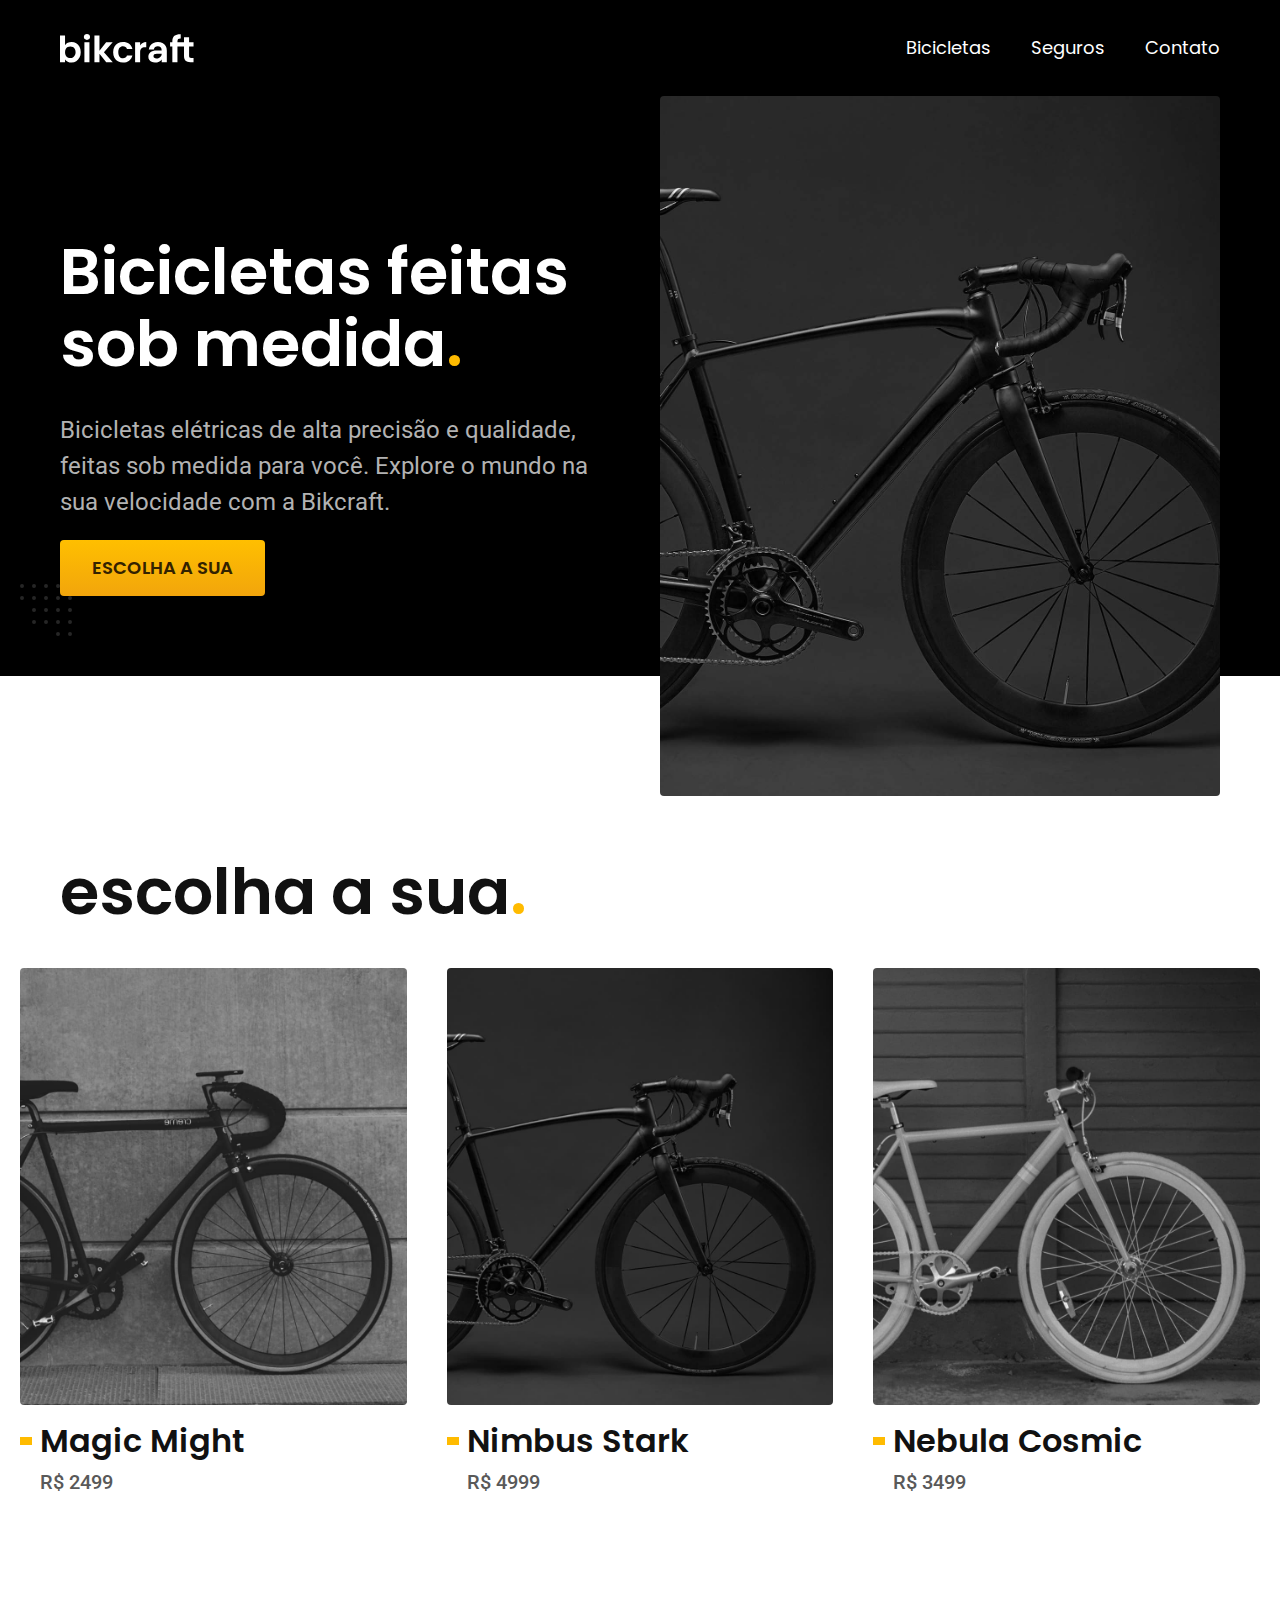
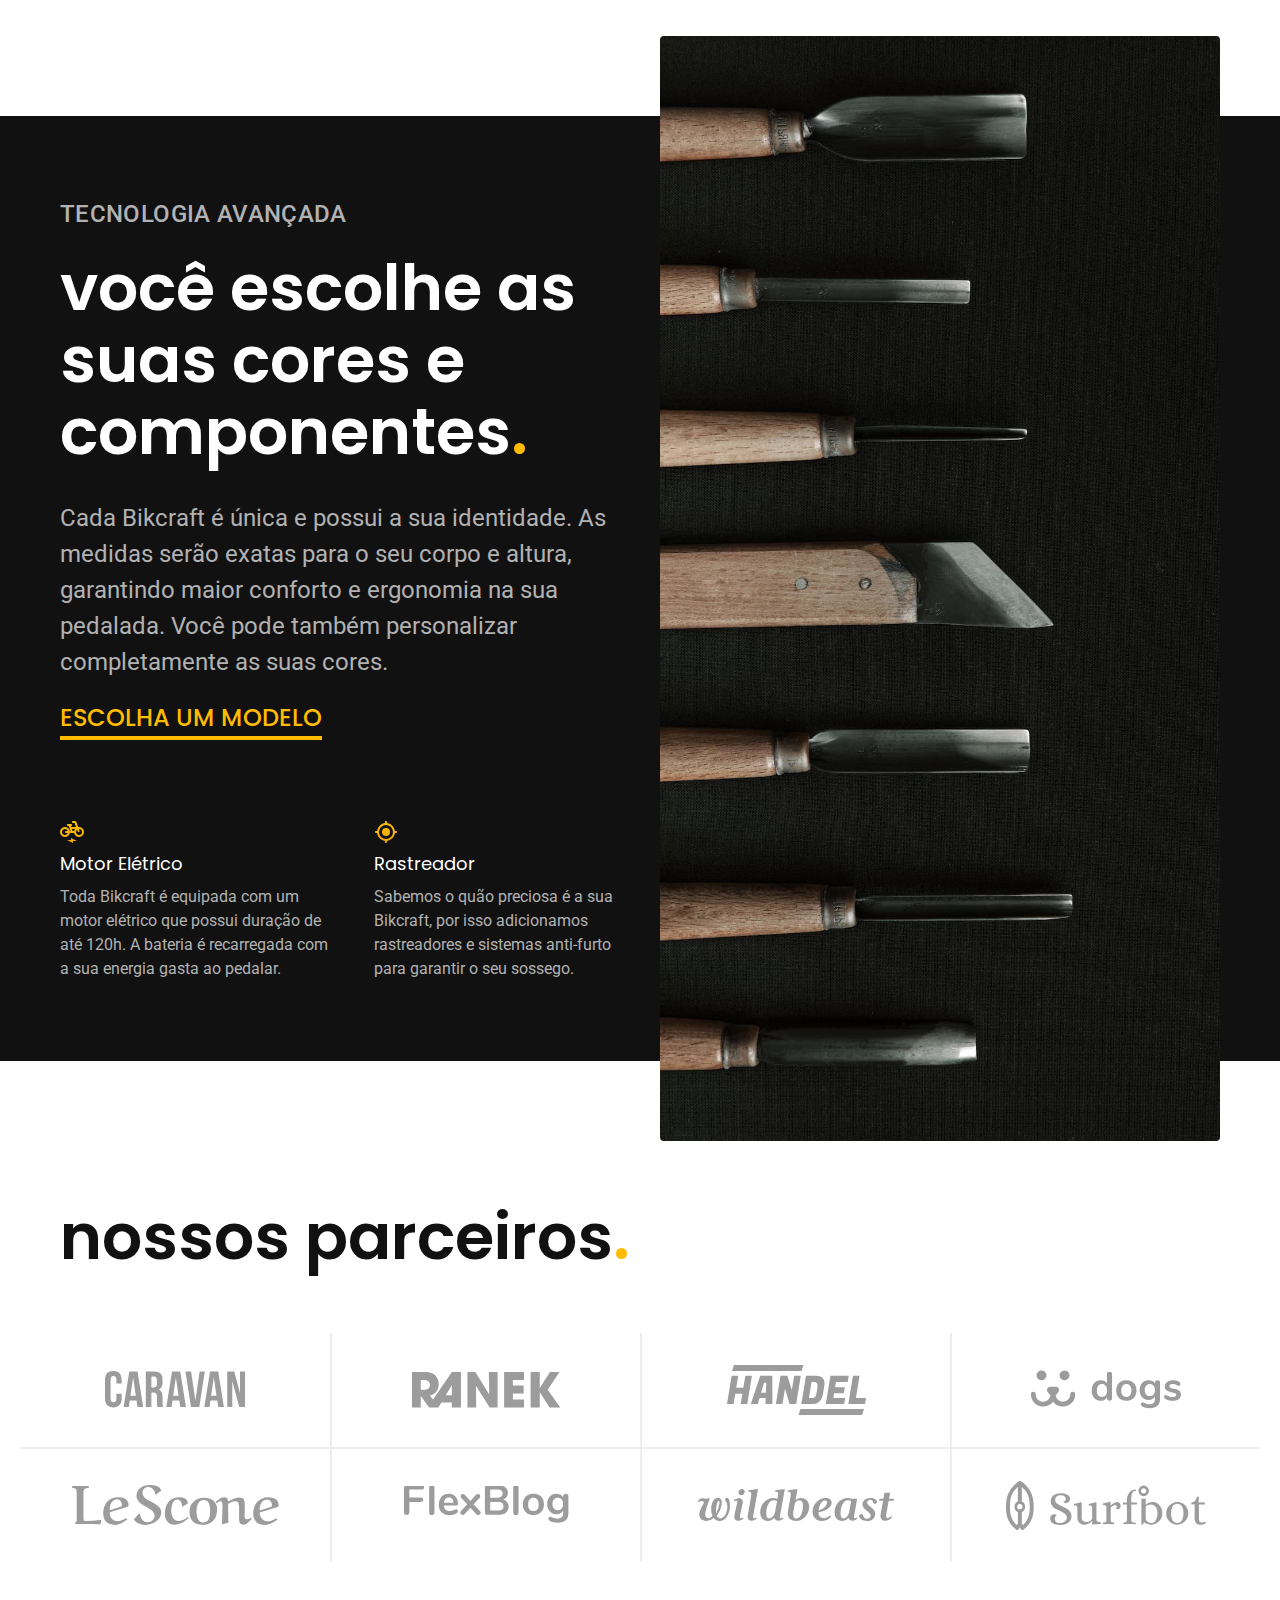
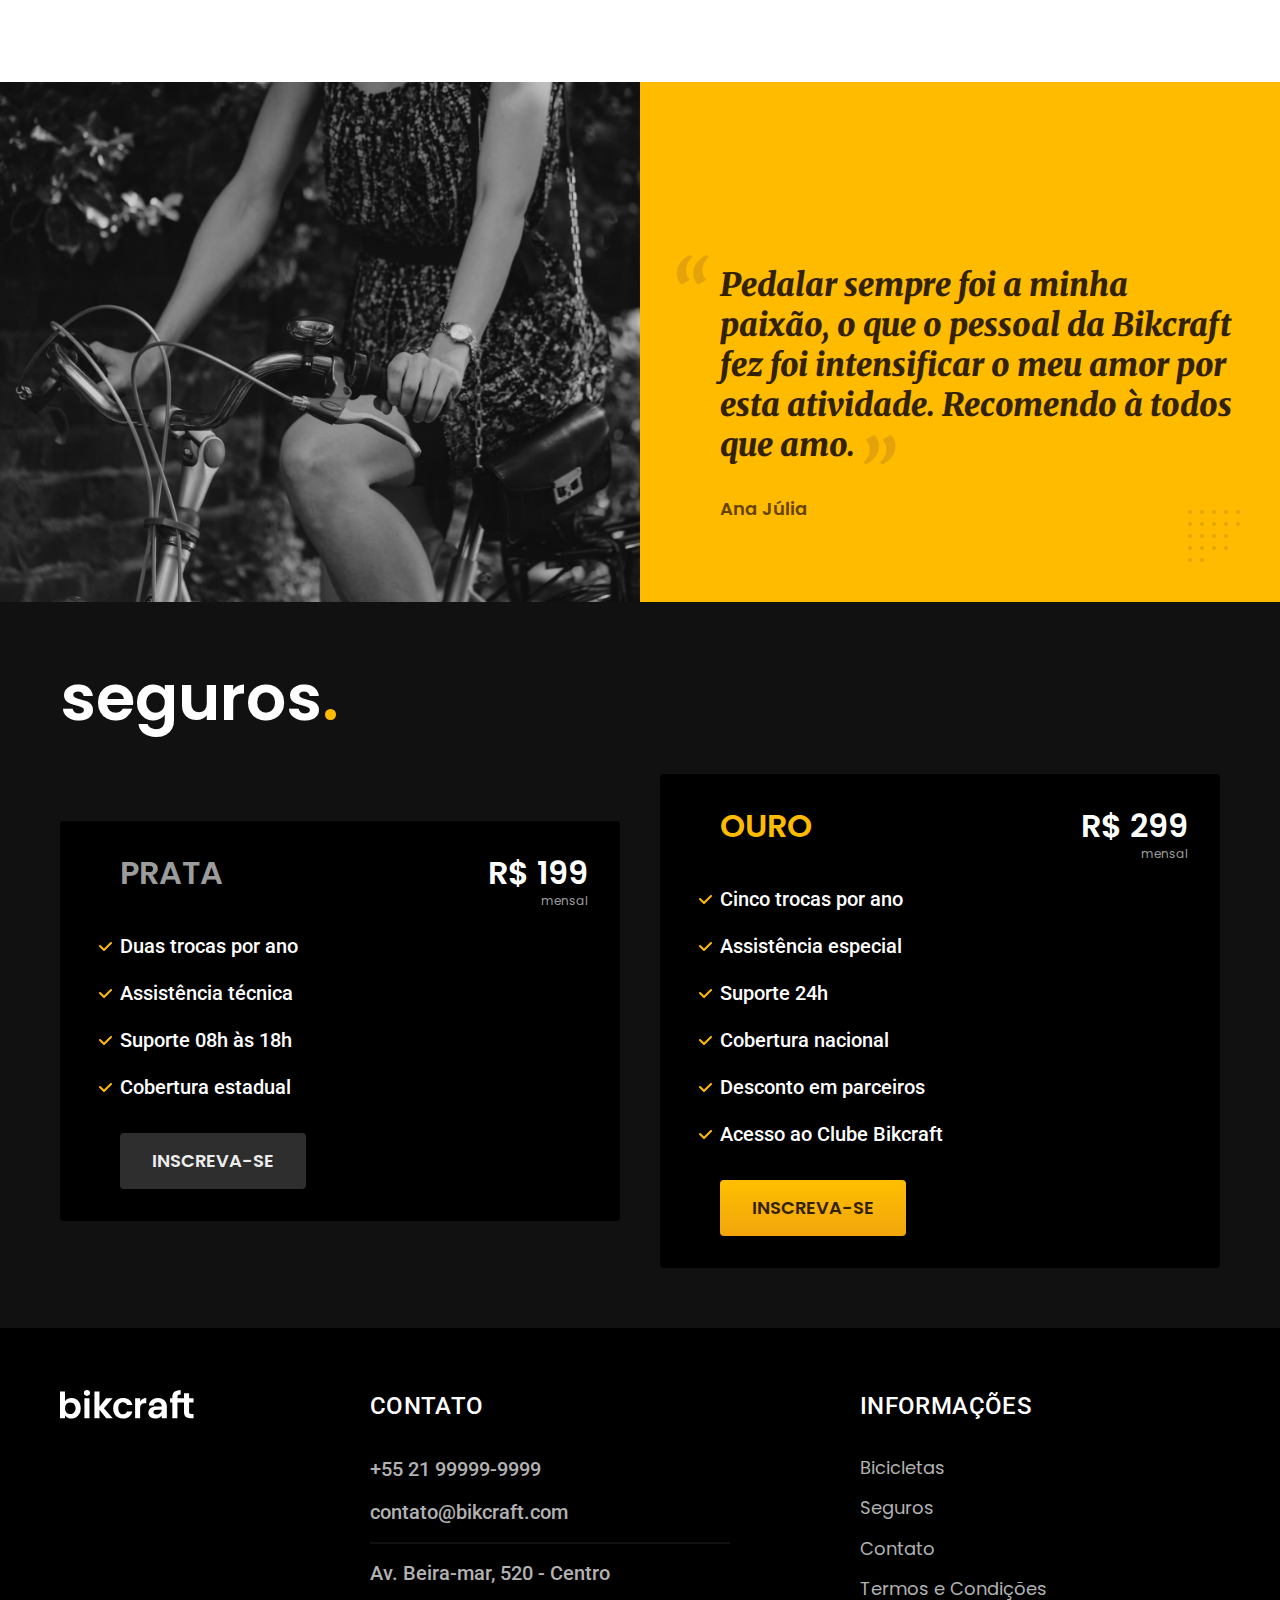
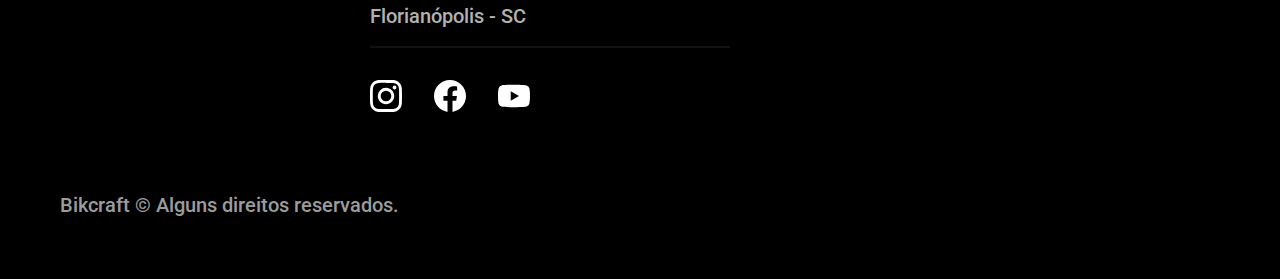
==== commit 0b911254: "optimized for production" ====
--- a/index.html
+++ b/index.html
@@ -8,13 +8,18 @@
   <title>Bikcraft - Bicicletas Elétricas</title>
   <meta name="description" content="Bicicletas elétricas de alta precisão e qualidade, feitas sob medida para o cliente. Explore o mundo na sua velocidade com a Bikcraft.">
 
-  <link rel="preload" href="./css/style.css" as="style">
-  <link rel="stylesheet" href="./css/style.css">
+
+  <link rel="icon" href="favicon.svg" type="image/svg+xml">
+  <link rel="preload" href="./css/style.min.css" as="style">
+  <link rel="stylesheet" href="./css/style.min.css">
 
   <!-- <link rel="preconnect" href="https://fonts.googleapis.com">
   <link rel="preconnect" href="https://fonts.gstatic.com" crossorigin>
   <link href="https://fonts.googleapis.com/css2?family=Poppins:wght@400;600&family=Roboto:wght@400;500&family=Merriweather:ital,wght@1,900&display=swap" rel="stylesheet"> -->
 
+  <link rel="preconnect" href="https://fonts.googleapis.com">
+  <link rel="preconnect" href="https://fonts.gstatic.com" crossorigin>
+  <link href="https://fonts.googleapis.com/css2?family=Poppins:wght@400;600&family=Roboto:wght@400;500&family=Merriweather:ital,wght@1,900&display=swap" rel="stylesheet">
   <script>
     document.documentElement.classList.add('js');
   </script>
--- a/css/style.min.css
+++ b/css/style.min.css
@@ -0,0 +1 @@
+body{margin:0;font-family:Arial,Helvetica,sans-serif;color:#111}blockquote,dd,h1,h2,h3,h4,h5,h6,p,ul{margin:0}ul{padding:0;list-style:none}a{text-decoration:none;color:inherit}img{max-width:100%;height:auto;display:block}img[src$='.jpg']{border-radius:4px}.font-1-xxl{font:600 4rem/1.125 Poppins,sans-serif}.font-1-xl{font:600 2rem/1.25 Poppins,sans-serif}.font-1-l{font:400 1.5rem/1.5 Poppins,sans-serif}.font-1-m,.font-1-m-b{font:400 1.125rem/1.35 Poppins,sans-serif}.font-1-m-b{font-weight:600}.font-1-s{font:400 1rem/1.5 Poppins,sans-serif}.font-1-xs{font:400 0.75rem/1.35 Poppins,sans-serif}.font-2-xl{font:500 2rem/1.25 Roboto,sans-serif}.font-2-l,.font-2-l-b{font:400 1.5rem/1.5 Roboto,sans-serif}.font-2-l-b{font-weight:500;letter-spacing:.015em;text-transform:uppercase}.font-2-m{font:500 1.25rem/1.35 Roboto,sans-serif}.font-2-s{font:400 1rem/1.5 Roboto,sans-serif}.font-2-xs{font:400 0.875rem/1.43 Roboto,sans-serif}@media (max-width:1200px){.font-1-xxl{font-size:3rem}.font-2-l,.font-2-l-b{font-size:1.125rem}}@media (max-width:800px){.font-1-xxl{font-size:2rem}.font-1-xl,.font-2-xl{font-size:1.5rem}}:root{--cor-12:#000000;--cor-11:#111111;--cor-10:#2e2e2e;--cor-9:#404040;--cor-8:#595959;--cor-7:#717171;--cor-6:#9c9c9c;--cor-5:#b2b2b2;--cor-4:#cccccc;--cor-3:#dedede;--cor-2:#ededed;--cor-1:#f7f7f7;--cor-0:#ffffff;--cor-p5:#332200;--cor-p4:#664400;--cor-p3:#a66f00;--cor-p2:#e4a30b;--cor-p1:#ffbb00}.cor-0{color:var(--cor-0)}.cor-1{color:var(--cor-1)}.cor-2{color:var(--cor-2)}.cor-3{color:var(--cor-3)}.cor-4{color:var(--cor-4)}.cor-5{color:var(--cor-5)}.cor-6{color:var(--cor-6)}.cor-7{color:var(--cor-7)}.cor-8{color:var(--cor-8)}.cor-9{color:var(--cor-9)}.cor-10{color:var(--cor-10)}.cor-11{color:var(--cor-11)}.cor-12{color:var(--cor-12)}.cor-p1{color:var(--cor-p1)}.cor-p2{color:var(--cor-p2)}.cor-p3{color:var(--cor-p3)}.cor-p4{color:var(--cor-p4)}.cor-p5{color:var(--cor-p5)}.js .fadeInDown{transform:translate3d(0,-20px,0)}.js .fadeInUp{transform:translate3d(0,20px,0)}.js .fadeInRight{transform:translate3d(20px,0,0)}.js .fadeInLeft{transform:translate3d(-20px,0,0)}.js [data-anime]{opacity:0}.js .anime{opacity:1;transform:none;transition:transform .8s,opacity .8s}.header-bg{background-color:var(--cor-12)}.header{flex-wrap:wrap;gap:20px;display:flex;justify-content:space-between;align-items:center;padding-top:20px;padding-bottom:20px}.header-menu{display:flex;flex-wrap:wrap;gap:40px}.header-menu a{display:inline-block;padding:16px 0;position:relative}.header-menu a::after{content:'';display:block;height:2px;width:0;background:var(--cor-0);margin-top:4px;transition:.3s;position:absolute}.header-menu a.ativo::after,.header-menu a:hover::after{width:100%}@media (max-width:800px){.header-menu{gap:20px}.header-menu a{background:var(--cor-11);padding:12px 16px;border-radius:4px}.header-menu a:hover{background-color:var(--cor-10)}.header a::after{display:none}}@media (max-width:600px){.header-menu{gap:12px}.header-menu a{padding:8px 12px;font-size:14px}}.footer-bg{background-color:var(--cor-12)}.footer{display:grid;grid-template-columns:3fr 5fr 4fr;gap:40px;padding-top:60px;padding-bottom:60px}.footer h3{margin-bottom:32px}.footer-contato ul{margin-bottom:32px}.footer li{margin-bottom:16px}.footer-contato li:nth-child(even):after{content:'';display:block;max-width:360px;height:2px;background:var(--cor-11);margin-top:16px}.footer-redes{display:flex;gap:32px}.footer a:hover{color:var(--cor-0)}.footer-copy{grid-column:1/-1;margin-top:40px}@media (max-width:800px){.footer>img{display:none}.footer{grid-template-columns:1fr 1fr}}@media (max-width:600px){.footer{grid-template-columns:1fr;gap:60px}.footer-copy{margin-top:0}}.container{box-sizing:border-box;max-width:1200px;padding-left:20px;padding-right:20px;margin-left:auto;margin-right:auto}.botao{display:inline-block;padding:16px 32px;background:linear-gradient(#ffbf00,#f2a50c);border-radius:4px;box-shadow:0 1px 2px rgba(0,0,0,.1);text-transform:uppercase;color:var(--cor-p5);font:600 1.125rem/1.35 Poppins,sans-serif;max-width:max-content;border:none;cursor:pointer}.botao:hover{background:linear-gradient(#ffb60d,#e59317)}.botao.secundario{background:var(--cor-10);color:var(--cor-2)}.botao.secundario:hover{background:var(--cor-9)}.botao.seta{display:flex;align-items:center}.botao.seta::after{content:'';display:inline-block;width:18px;height:10px;margin-left:12px;background:url('../img/icones/seta.svg');transition:transform .2s}.botao.seta:hover:after{transform:translateX(4px)}@media (max-width:600px){.botao{padding:12px 16px;font-size:1rem}}.link{display:inline-block;color:var(--cor-p1);font:500 1.5rem/1.5 Poppins,sans-serif;text-transform:uppercase}.link::after{content:'';display:block;width:100%;height:4px;background-color:currentColor}.link:hover{color:var(--cor-0)}.titulo{background:url('../img/dec/top-right.svg') no-repeat top right 20px}.titulo-bg{padding-top:60px;padding-bottom:60px;background-color:var(--cor-11)}.titulo p{margin-bottom:4px}@media (max-width:800px){.titulo{padding-top:40px;padding-bottom:40px}.titulo p{font-size:1rem;text-transform:lowercase}}.introducao-bg{background:var(--cor-12) url('../img/dec/bottom-left.svg') no-repeat bottom 160px left 20px;box-shadow:inset 0 -120px var(--cor-0)}.introducao{display:grid;grid-template-columns:1fr 1fr;gap:0 40px}.introducao-conteudo{align-self:end;padding-bottom:200px}.introducao img{width:100%;height:100%;object-fit:cover;border-radius:4px}.introducao h1{margin-bottom:32px}.introducao p{margin-bottom:20px}@media (max-width:800px){.introducao{grid-template-columns:1fr;gap:32px}.introducao h1{margin-bottom:16px}.introducao img{height:300px;width:100%}.introducao-bg{background:var(--cor-11);padding-top:40px;box-shadow:inset 0 -60px var(--cor-0)}.introducao-conteudo{padding-bottom:0}}.tecnologia-bg{background-color:var(--cor-11);box-shadow:inset 0 80px var(--cor-0),inset 0 -80px var(--cor-0)}.tecnologia{display:grid;grid-template-columns:1fr 1fr;gap:40px}.tecnologia-imagem img{width:100%;height:100%;object-fit:cover;object-position:left}.tecnologia-conteudo{padding-top:160px;padding-bottom:160px}.tecnologia-conteudo>span{display:block;margin-bottom:20px}.tecnologia-conteudo h2{margin-bottom:32px}.tecnologia-conteudo>p{margin-bottom:20px}.tecnologia-conteudo a{margin-bottom:80px}.tecnologia-vantagens{display:flex;gap:40px}.tecnologia-vantagens h3{margin-bottom:8px;width:max-content}.tecnologia-vantagens img{width:24px;margin-bottom:8px}@media (max-width:800px){.tecnologia{grid-template-columns:1fr}.tecnologia-bg{box-shadow:initial}.tecnologia-conteudo{padding-top:60px;padding-bottom:60px}.tecnologia-imagem{display:none}.tecnologia a{margin-bottom:60px}}@media (max-width:600px){.tecnologia-vantagens{flex-direction:column}}.parceiros{padding-top:60px;padding-bottom:120px}.parceiros h2{margin-bottom:60px}.parceiros ul{padding:0 20px;max-width:1400px;display:grid;grid-template-columns:repeat(4,1fr);margin:0 auto}.parceiros li{display:flex;padding:32px;border-left:2px solid var(--cor-2)}.parceiros li:first-child,.parceiros li:nth-child(5){border-left:none}.parceiros li:nth-child(n+5){border-top:2px solid var(--cor-2)}.parceiros img{margin:auto}@media (max-width:800px){.parceiros{padding-bottom:60px}.parceiros h2{margin-bottom:20px}.parceiros ul{grid-template-columns:repeat(2,1fr)}.parceiros li{padding:20px}.parceiros li:nth-child(n+3){border-top:2px solid var(--cor-2)}.parceiros li:nth-child(odd){border-left:none}}.depoimento{display:grid;grid-template-columns:1fr 1fr;background-color:var(--cor-p1);overflow:hidden}.depoimento img{width:100%;height:100%;object-fit:cover;border-radius:0}.depoimento-conteudo{padding:40px 40px 80px 80px;align-self:end;background:url('../img/dec/bottom-right-p.svg') no-repeat bottom 40px right 40px}.depoimento-conteudo p{max-width:32ch;font-family:Merriweather,serif;font-style:italic;font-weight:900;margin-bottom:32px;position:relative}.depoimento p::after,.depoimento p::before{font-size:5rem;color:var(--cor-p2);position:absolute}.depoimento p::before{content:'“';left:-50px;top:-20px}.depoimento p::after{content:'”'}@media (min-width:1200px){.depoimento img{max-height:520px}}@media (max-width:800px){.depoimento{grid-template-columns:1fr;text-align:center}.depoimento-conteudo{padding:40px 20px;justify-self:center}.depoimento img{max-height:200px}}.bicicletas-lista{padding-top:60px;padding-bottom:120px}.bicicletas-lista h2{margin-bottom:40px}.bicicletas-lista ul{display:flex;gap:40px;padding:0 20px 20px 20px;max-width:1400px;margin-left:auto;margin-right:auto;overflow-x:auto}#bicicleta .bicicletas-lista ul{padding:0 0 20px 0}.bicicletas-lista li{min-width:280px}.bicicletas-lista a{display:block}.bicicletas-lista img{margin-bottom:16px}.bicicletas-lista h3{margin-bottom:8px;display:flex;align-items:center}.bicicletas-lista h3::before{content:'';display:inline-block;height:8px;width:12px;margin-right:8px;background-color:var(--cor-p1);transition:width .2s}.bicicletas-lista a:hover h3::before{width:24px}.bicicletas-lista li span{padding-left:20px}@media (max-width:800px){.bicicletas-lista{padding-bottom:60px}.bicicletas-lista ul{gap:20px}}.bicicletas-bg{background:linear-gradient(to right,var(--cor-0) 30%,var(--cor-11) 0)}.bicicletas{display:grid;grid-template-columns:1fr 1fr;gap:40px;padding-top:60px;padding-bottom:60px;background:url('../img/dec/top-right.svg') no-repeat top 40px right 20px}.bicicletas-imagem{display:grid}.bicicletas-imagem img{grid-area:1/1}.bicicletas-imagem span{grid-area:1/1;place-self:start end;margin-top:20px;background:var(--cor-12);display:inline-block;padding:8px 16px 8px 8px;border-radius:4px 0 0 4px}.bicicletas-conteudo{display:grid;grid-template-columns:1fr auto;align-content:start}.bicicletas-conteudo h2,.bicicletas-conteudo p{grid-column:1/-1}.bicicletas h2{margin-bottom:20px}.bicicletas h2::before{content:'';display:block;width:12px;height:8px;background-color:var(--cor-p1);margin-bottom:8px}.bicicletas p{margin-bottom:32px}.bicicletas a{place-self:end}.bicicletas li{display:flex;align-items:center}.bicicletas ul{display:grid;gap:16px}.bicicletas-conteudo img{width:24px;margin-right:8px}@media (max-width:800px){.bicicletas-bg{background:var(--cor-11)}.bicicletas{grid-template-columns:1fr;gap:20px;padding-top:40px;padding-bottom:40px}}@media (max-width:600px){.bicicletas-conteudo{grid-template-columns:1fr}.bicicletas ul{font-size:1rem;grid-template-columns:1fr 1fr;margin-bottom:32px}.bicicletas a{place-self:start}}.seguro-bg{background-color:var(--cor-11);box-shadow:inset 0 120px var(--cor-0),inset 0 -120px var(--cor-12)}.seguro{display:grid;grid-template-columns:1fr 1fr;gap:40px}.seguro-imagem img{width:100%;height:100%;object-fit:cover}.seguro-conteudo{padding-top:180px;padding-bottom:180px}.seguro p{margin-bottom:20px}@media (max-width:800px){.seguro{grid-template-columns:1fr}.seguro-bg{background-color:var(--cor-11);box-shadow:inset 0 -60px var(--cor-12)}.seguro-conteudo{grid-row:1;padding-top:40px;padding-bottom:0}}.bicicleta{display:grid;grid-template-columns:1fr 1fr;align-items:start;gap:40px;padding-top:60px;padding-bottom:60px}#bicicleta .titulo p{text-transform:uppercase}.bicicleta-imagens{display:flex;flex-wrap:wrap;gap:20px}.bicicleta-imagens img{flex:1;min-width:200px}.bicicleta-imagens img:first-child{min-width:100%}.bicicleta-conteudo>p{margin-bottom:32px}.bicicleta-comprar{display:grid;grid-template-columns:max-content auto;align-items:center;justify-items:start;gap:8px 12px;margin-bottom:40px}.bicicleta-comprar a{grid-row:span 2}.bicicleta-comprar span{display:flex;align-items:center;background-color:var(--cor-12);pad:4px 8px;gap:8px;border-radius:4px}.bicicleta-conteudo h2{text-transform:uppercase;letter-spacing:.15em;margin-bottom:12px}.bicicleta-ficha,.bicicleta-informacoes{padding:32px;background-color:var(--cor-12);border-radius:4px}.bicicleta-informacoes{margin-bottom:40px;display:grid;grid-template-columns:1fr 1fr;gap:32px}.bicicleta-informacoes img{width:24px;margin-bottom:8px}.bicicleta-informacoes h3{margin-bottom:8px}.bicicleta-ficha li{padding:4px 0;display:flex;justify-content:space-between;border-bottom:1px solid var(--cor-11)}.bicicleta-ficha li:last-child{border-bottom:none}@media (max-width:800px){.bicicleta{grid-template-columns:1fr;padding-top:40px;padding-bottom:40px}.bicicleta-imagens{grid-row:2}}@media (max-width:400px){.bicicleta-informacoes{grid-template-columns:1fr}.bicicleta-comprar{grid-template-columns:1fr}}.termos{padding-top:80px;padding-bottom:80px}.termos h2{font-weight:600;margin-bottom:20px}.termos p+h2{margin-top:40px}.termos p{max-width:75ch;margin-bottom:24px}#contato{background:linear-gradient(var(--cor-11) 600px,var(--cor-1) 0)}.contato{display:grid;grid-template-columns:5fr 7fr}.contato-dados,.contato-formulario{padding:60px;box-shadow:0 1px 2px rgba(0,0,0,.1)}.contato-dados{border-radius:5px 0 0 5px;background:var(--cor-12) url('../img/dec/bottom-left.svg') no-repeat bottom 20px left 20px}.contato-formulario{border-radius:0 5px 5px 0;background:var(--cor-0) url('../img/dec/bottom-right.svg') no-repeat bottom 20px right 20px}.contato-dados h2{margin-bottom:60px}.contato-endereco{margin-bottom:32px;padding-left:28px;background:url('../img/icones/local.svg') no-repeat 0 2px}.contato-endereco p{margin-bottom:8px}.contato-meios a{display:block;max-width:max-content;margin-bottom:8px;padding-left:28px}.contato-meios a:hover{color:var(--cor-0)}.contato-meios a:first-child{background:url('../img/icones/email.svg') no-repeat 0 2px}.contato-meios a:nth-child(2){margin-bottom:32px}.contato-meios a:nth-child(3){background:url('../img/icones/telefone.svg') no-repeat 0 2px;margin-bottom:60px}.contato-redes{display:flex;gap:32px;padding-left:28px}@media (max-width:800px){.contato{grid-template-columns:1fr}.contato-dados,.contato-formulario{padding:20px}.contato-dados{border-radius:5px 5px 0 0;background:var(--cor-12)}.contato-formulario{border-radius:0 0 5px 5px}.contato-dados h2,.contato-meios a:nth-child(3){margin-bottom:32px}.contato-redes{margin-bottom:12px}}.lojas{display:grid;grid-template-columns:1fr 1fr;gap:0 40px;padding-top:120px;padding-bottom:120px}.lojas h2{grid-column:1/-1;margin-bottom:60px}.lojas img{border-radius:4px 4px 0 0}.lojas-item{border-radius:4px;background:var(--cor-0);box-shadow:rgba(0,0,0,.1)}.lojas-conteudo{display:grid;grid-template-columns:1fr 1fr;gap:32px 16px;padding:32px}.lojas-conteudo h3,.lojas-tempo{grid-column:1/-1}.lojas-dados{display:grid;gap:8px;border-left:2px solid var(--cor-2);padding-left:12px}.lojas-tempo{display:flex;align-items:center;gap:8px}@media (max-width:800px){.lojas{gap:20px;padding-top:60px;padding-bottom:60px}.lojas h2{margin-bottom:32px}.lojas-conteudo{grid-template-columns:1fr}}@media (max-width:600px){.lojas{grid-template-columns:1fr}}#orcamento{background:linear-gradient(var(--cor-11) 600px,var(--cor-1) 0)}.orcamento{display:grid;grid-template-columns:5fr 7fr;padding-bottom:120px}.orcamento h2{text-transform:uppercase;position:relative;display:flex;align-items:center}.orcamento h2::before{content:'';display:inline-block;width:4px;height:8px;background-color:var(--cor-p1);position:absolute;left:-12px}.orcamento-dados,.orcamento-produto{padding:60px;box-shadow:0 1px 2px rgba(0,0,0,.1)}.orcamento-produto{border-radius:5px 0 0 5px;background:var(--cor-12) url('../img/dec/bottom-left.svg') no-repeat bottom 20px left 20px;display:grid;grid-template-columns:1fr 1fr;gap:20px;align-content:start}.orcamento-produto>*{grid-column:1/-1}.orcamento-produto>label{grid-column:initial}.orcamento-produto label{font:400 1rem/1.5 Poppins,sans-serif;color:var(--cor-4);background-color:var(--cor-10);display:grid;grid-template-columns:auto 1fr auto;align-items:center;padding:12px 16px;border-radius:4px;cursor:pointer;border:1px solid var(--cor-10)}.orcamento-produto label::before{content:'';display:inline-block;box-sizing:border-box;width:12px;height:12px;border:1px solid var(--cor-6);border-radius:50%;margin-right:8px}.orcamento-produto input:checked+label::before{border-color:var(--cor-7);box-shadow:inset 0 0 0 3px var(--cor-0),inset 0 0 0 6px var(--cor-7)}.orcamento-produto label:hover{background-color:var(--cor-9);border-color:var(--cor-9)}.orcamento-produto input:focus+label{box-shadow:0 0 0 2px var(--cor-p1);border-color:var(--cor-12)}.orcamento-produto label span{display:none}.orcamento-produto input:checked+label span{display:inline-block}.orcamento-produto input{opacity:0;position:absolute;pointer-events:none}.orcamento-produto input:checked+label{background:var(--cor-0);color:var(--cor-11)}.orcamento-dados{border-radius:0 5px 5px 0;background:var(--cor-0) url('../img/dec/bottom-right.svg') no-repeat bottom 20px right 20px}.orcamento-conteudo{display:none}.orcamento-conteudo h2,.orcamento-dados h2:nth-of-type(n+2){margin-top:20px}#bikcraft:checked~#orcamento-bikcraft,#seguro:checked~#orcamento-seguro{display:grid;gap:20px}.orcamento-detalhes{display:none;background:var(--cor-0);padding:20px;grid-template-columns:1fr 1fr;border-radius:4px;align-items:center}.orcamento-detalhes li{display:flex;align-items:center;margin-bottom:8px}.orcamento-detalhes li img{width:16px;margin-right:8px}.orcamento-produto input:checked+label+.orcamento-detalhes{display:grid}@media (max-width:1200px){.orcamento-dados,.orcamento-produto{padding:32px}}@media (max-width:800px){.orcamento{grid-template-columns:1fr}.orcamento-produto{border-radius:5px 5px 0 0;background:var(--cor-12)}.orcamento-dados{border-radius:0 0 5px 5px}}@media (max-width:400px){.orcamento-produto{grid-template-columns:1fr}}.form{display:grid;grid-template-columns:1fr 1fr;gap:20px}.form label{display:block;font:400 1rem/1.5 Poppins,sans-serif;margin-bottom:4px}.col-2{grid-column:span 2}.form input[type=email],.form input[type=text],.form textarea{font:400 1rem/1.5 Roboto,sans-serif;background:var(--cor-1);border:1px solid var(--cor-2);padding:12px;border-radius:4px;width:100%;box-sizing:border-box}.form input[type=email]:focus,.form input[type=text]:focus,.form textarea:focus{outline:0;border-color:var(--cor-p1);background:var(--cor-0);box-shadow:0 0 0 2px #fea}@media (max-width:600px){.form{grid-template-columns:1fr}.form .col-2{grid-column:1}}.seguros-bg{background:var(--cor-11)}.seguros{padding-top:60px;padding-bottom:60px;display:grid;grid-template-columns:1fr 1fr;gap:40px;align-items:center}#seguros .seguros{padding-top:0}.seguros h2{grid-column:1/-1}.seguros-item{background-color:var(--cor-12);padding:32px 32px 32px 60px;display:grid;grid-template-columns:1fr auto;border-radius:4px}.seguros-item h3{margin-bottom:40px}.seguros-item span{grid-column:2;display:block;text-align:right}.seguros-item ul{grid-column:1/-1;margin-bottom:32px}.seguros-item li{display:flex;align-items:center;position:relative}.seguros-item li+li{margin-top:20px}.seguros-item li::before{content:'';display:inline-block;width:13px;height:9px;background-image:url('../img/icones/lista.svg');position:absolute;left:-21px}.seguros-item a{grid-column:1/-1}@media (max-width:800px){.seguros{grid-template-columns:1fr}}.vantagens-bg{background-color:var(--cor-12)}.vantagens{padding-top:120px;padding-bottom:120px}.vantagens h2{margin-bottom:60px}.vantagens ul{display:grid;grid-template-columns:repeat(auto-fit,minmax(280px,max-content));gap:40px 80px}.vantagens h3,.vantagens img{margin-bottom:8px}@media (max-width:800px){.vantagens{padding-top:60px;padding-bottom:60px}.vantagens h2{margin-bottom:40px}.vantagens ul{gap:20px}}.perguntas{padding-top:120px;padding-bottom:120px}.perguntas h2{margin-bottom:60px}.perguntas dl>div{padding:20px;border-radius:4px}.perguntas dl>div:nth-child(odd){background-color:var(--cor-1)}.perguntas button{display:grid;grid-template-columns:auto 1fr auto;align-items:center;gap:8px;border:none;background:0 0;width:100%;text-align:left}.perguntas button::before{content:'';display:inline-block;width:12px;height:8px;background-color:var(--cor-p1)}.perguntas button::after{content:'';display:inline-block;width:14px;height:6px;background:url('../img/icones/seta-abrir.svg');transition:.3s}.perguntas button:hover::after,.perguntas button[aria-expanded=true]::after{transform:rotate(180deg)}.js .perguntas dd{display:none}.js .perguntas dd.ativa{padding-left:20px;padding-top:16px;max-width:80ch;display:block}@media (max-width:800px){.perguntas{padding-top:60px;padding-bottom:60px}.perguntas h2{margin-bottom:40px}}--- a/css/style.min.css
+++ b/css/style.min.css
@@ -0,0 +1 @@
+body{margin:0;font-family:Arial,Helvetica,sans-serif;color:#111}blockquote,dd,h1,h2,h3,h4,h5,h6,p,ul{margin:0}ul{padding:0;list-style:none}a{text-decoration:none;color:inherit}img{max-width:100%;height:auto;display:block}img[src$='.jpg']{border-radius:4px}.font-1-xxl{font:600 4rem/1.125 Poppins,sans-serif}.font-1-xl{font:600 2rem/1.25 Poppins,sans-serif}.font-1-l{font:400 1.5rem/1.5 Poppins,sans-serif}.font-1-m,.font-1-m-b{font:400 1.125rem/1.35 Poppins,sans-serif}.font-1-m-b{font-weight:600}.font-1-s{font:400 1rem/1.5 Poppins,sans-serif}.font-1-xs{font:400 0.75rem/1.35 Poppins,sans-serif}.font-2-xl{font:500 2rem/1.25 Roboto,sans-serif}.font-2-l,.font-2-l-b{font:400 1.5rem/1.5 Roboto,sans-serif}.font-2-l-b{font-weight:500;letter-spacing:.015em;text-transform:uppercase}.font-2-m{font:500 1.25rem/1.35 Roboto,sans-serif}.font-2-s{font:400 1rem/1.5 Roboto,sans-serif}.font-2-xs{font:400 0.875rem/1.43 Roboto,sans-serif}@media (max-width:1200px){.font-1-xxl{font-size:3rem}.font-2-l,.font-2-l-b{font-size:1.125rem}}@media (max-width:800px){.font-1-xxl{font-size:2rem}.font-1-xl,.font-2-xl{font-size:1.5rem}}:root{--cor-12:#000000;--cor-11:#111111;--cor-10:#2e2e2e;--cor-9:#404040;--cor-8:#595959;--cor-7:#717171;--cor-6:#9c9c9c;--cor-5:#b2b2b2;--cor-4:#cccccc;--cor-3:#dedede;--cor-2:#ededed;--cor-1:#f7f7f7;--cor-0:#ffffff;--cor-p5:#332200;--cor-p4:#664400;--cor-p3:#a66f00;--cor-p2:#e4a30b;--cor-p1:#ffbb00}.cor-0{color:var(--cor-0)}.cor-1{color:var(--cor-1)}.cor-2{color:var(--cor-2)}.cor-3{color:var(--cor-3)}.cor-4{color:var(--cor-4)}.cor-5{color:var(--cor-5)}.cor-6{color:var(--cor-6)}.cor-7{color:var(--cor-7)}.cor-8{color:var(--cor-8)}.cor-9{color:var(--cor-9)}.cor-10{color:var(--cor-10)}.cor-11{color:var(--cor-11)}.cor-12{color:var(--cor-12)}.cor-p1{color:var(--cor-p1)}.cor-p2{color:var(--cor-p2)}.cor-p3{color:var(--cor-p3)}.cor-p4{color:var(--cor-p4)}.cor-p5{color:var(--cor-p5)}.js .fadeInDown{transform:translate3d(0,-20px,0)}.js .fadeInUp{transform:translate3d(0,20px,0)}.js .fadeInRight{transform:translate3d(20px,0,0)}.js .fadeInLeft{transform:translate3d(-20px,0,0)}.js [data-anime]{opacity:0}.js .anime{opacity:1;transform:none;transition:transform .8s,opacity .8s}.header-bg{background-color:var(--cor-12)}.header{flex-wrap:wrap;gap:20px;display:flex;justify-content:space-between;align-items:center;padding-top:20px;padding-bottom:20px}.header-menu{display:flex;flex-wrap:wrap;gap:40px}.header-menu a{display:inline-block;padding:16px 0;position:relative}.header-menu a::after{content:'';display:block;height:2px;width:0;background:var(--cor-0);margin-top:4px;transition:.3s;position:absolute}.header-menu a.ativo::after,.header-menu a:hover::after{width:100%}@media (max-width:800px){.header-menu{gap:20px}.header-menu a{background:var(--cor-11);padding:12px 16px;border-radius:4px}.header-menu a:hover{background-color:var(--cor-10)}.header a::after{display:none}}@media (max-width:600px){.header-menu{gap:12px}.header-menu a{padding:8px 12px;font-size:14px}}.footer-bg{background-color:var(--cor-12)}.footer{display:grid;grid-template-columns:3fr 5fr 4fr;gap:40px;padding-top:60px;padding-bottom:60px}.footer h3{margin-bottom:32px}.footer-contato ul{margin-bottom:32px}.footer li{margin-bottom:16px}.footer-contato li:nth-child(even):after{content:'';display:block;max-width:360px;height:2px;background:var(--cor-11);margin-top:16px}.footer-redes{display:flex;gap:32px}.footer a:hover{color:var(--cor-0)}.footer-copy{grid-column:1/-1;margin-top:40px}@media (max-width:800px){.footer>img{display:none}.footer{grid-template-columns:1fr 1fr}}@media (max-width:600px){.footer{grid-template-columns:1fr;gap:60px}.footer-copy{margin-top:0}}.container{box-sizing:border-box;max-width:1200px;padding-left:20px;padding-right:20px;margin-left:auto;margin-right:auto}.botao{display:inline-block;padding:16px 32px;background:linear-gradient(#ffbf00,#f2a50c);border-radius:4px;box-shadow:0 1px 2px rgba(0,0,0,.1);text-transform:uppercase;color:var(--cor-p5);font:600 1.125rem/1.35 Poppins,sans-serif;max-width:max-content;border:none;cursor:pointer}.botao:hover{background:linear-gradient(#ffb60d,#e59317)}.botao.secundario{background:var(--cor-10);color:var(--cor-2)}.botao.secundario:hover{background:var(--cor-9)}.botao.seta{display:flex;align-items:center}.botao.seta::after{content:'';display:inline-block;width:18px;height:10px;margin-left:12px;background:url('../img/icones/seta.svg');transition:transform .2s}.botao.seta:hover:after{transform:translateX(4px)}@media (max-width:600px){.botao{padding:12px 16px;font-size:1rem}}.link{display:inline-block;color:var(--cor-p1);font:500 1.5rem/1.5 Poppins,sans-serif;text-transform:uppercase}.link::after{content:'';display:block;width:100%;height:4px;background-color:currentColor}.link:hover{color:var(--cor-0)}.titulo{background:url('../img/dec/top-right.svg') no-repeat top right 20px}.titulo-bg{padding-top:60px;padding-bottom:60px;background-color:var(--cor-11)}.titulo p{margin-bottom:4px}@media (max-width:800px){.titulo{padding-top:40px;padding-bottom:40px}.titulo p{font-size:1rem;text-transform:lowercase}}.introducao-bg{background:var(--cor-12) url('../img/dec/bottom-left.svg') no-repeat bottom 160px left 20px;box-shadow:inset 0 -120px var(--cor-0)}.introducao{display:grid;grid-template-columns:1fr 1fr;gap:0 40px}.introducao-conteudo{align-self:end;padding-bottom:200px}.introducao img{width:100%;height:100%;object-fit:cover;border-radius:4px}.introducao h1{margin-bottom:32px}.introducao p{margin-bottom:20px}@media (max-width:800px){.introducao{grid-template-columns:1fr;gap:32px}.introducao h1{margin-bottom:16px}.introducao img{height:300px;width:100%}.introducao-bg{background:var(--cor-11);padding-top:40px;box-shadow:inset 0 -60px var(--cor-0)}.introducao-conteudo{padding-bottom:0}}.tecnologia-bg{background-color:var(--cor-11);box-shadow:inset 0 80px var(--cor-0),inset 0 -80px var(--cor-0)}.tecnologia{display:grid;grid-template-columns:1fr 1fr;gap:40px}.tecnologia-imagem img{width:100%;height:100%;object-fit:cover;object-position:left}.tecnologia-conteudo{padding-top:160px;padding-bottom:160px}.tecnologia-conteudo>span{display:block;margin-bottom:20px}.tecnologia-conteudo h2{margin-bottom:32px}.tecnologia-conteudo>p{margin-bottom:20px}.tecnologia-conteudo a{margin-bottom:80px}.tecnologia-vantagens{display:flex;gap:40px}.tecnologia-vantagens h3{margin-bottom:8px;width:max-content}.tecnologia-vantagens img{width:24px;margin-bottom:8px}@media (max-width:800px){.tecnologia{grid-template-columns:1fr}.tecnologia-bg{box-shadow:initial}.tecnologia-conteudo{padding-top:60px;padding-bottom:60px}.tecnologia-imagem{display:none}.tecnologia a{margin-bottom:60px}}@media (max-width:600px){.tecnologia-vantagens{flex-direction:column}}.parceiros{padding-top:60px;padding-bottom:120px}.parceiros h2{margin-bottom:60px}.parceiros ul{padding:0 20px;max-width:1400px;display:grid;grid-template-columns:repeat(4,1fr);margin:0 auto}.parceiros li{display:flex;padding:32px;border-left:2px solid var(--cor-2)}.parceiros li:first-child,.parceiros li:nth-child(5){border-left:none}.parceiros li:nth-child(n+5){border-top:2px solid var(--cor-2)}.parceiros img{margin:auto}@media (max-width:800px){.parceiros{padding-bottom:60px}.parceiros h2{margin-bottom:20px}.parceiros ul{grid-template-columns:repeat(2,1fr)}.parceiros li{padding:20px}.parceiros li:nth-child(n+3){border-top:2px solid var(--cor-2)}.parceiros li:nth-child(odd){border-left:none}}.depoimento{display:grid;grid-template-columns:1fr 1fr;background-color:var(--cor-p1);overflow:hidden}.depoimento img{width:100%;height:100%;object-fit:cover;border-radius:0}.depoimento-conteudo{padding:40px 40px 80px 80px;align-self:end;background:url('../img/dec/bottom-right-p.svg') no-repeat bottom 40px right 40px}.depoimento-conteudo p{max-width:32ch;font-family:Merriweather,serif;font-style:italic;font-weight:900;margin-bottom:32px;position:relative}.depoimento p::after,.depoimento p::before{font-size:5rem;color:var(--cor-p2);position:absolute}.depoimento p::before{content:'“';left:-50px;top:-20px}.depoimento p::after{content:'”'}@media (min-width:1200px){.depoimento img{max-height:520px}}@media (max-width:800px){.depoimento{grid-template-columns:1fr;text-align:center}.depoimento-conteudo{padding:40px 20px;justify-self:center}.depoimento img{max-height:200px}}.bicicletas-lista{padding-top:60px;padding-bottom:120px}.bicicletas-lista h2{margin-bottom:40px}.bicicletas-lista ul{display:flex;gap:40px;padding:0 20px 20px 20px;max-width:1400px;margin-left:auto;margin-right:auto;overflow-x:auto}#bicicleta .bicicletas-lista ul{padding:0 0 20px 0}.bicicletas-lista li{min-width:280px}.bicicletas-lista a{display:block}.bicicletas-lista img{margin-bottom:16px}.bicicletas-lista h3{margin-bottom:8px;display:flex;align-items:center}.bicicletas-lista h3::before{content:'';display:inline-block;height:8px;width:12px;margin-right:8px;background-color:var(--cor-p1);transition:width .2s}.bicicletas-lista a:hover h3::before{width:24px}.bicicletas-lista li span{padding-left:20px}@media (max-width:800px){.bicicletas-lista{padding-bottom:60px}.bicicletas-lista ul{gap:20px}}.bicicletas-bg{background:linear-gradient(to right,var(--cor-0) 30%,var(--cor-11) 0)}.bicicletas{display:grid;grid-template-columns:1fr 1fr;gap:40px;padding-top:60px;padding-bottom:60px;background:url('../img/dec/top-right.svg') no-repeat top 40px right 20px}.bicicletas-imagem{display:grid}.bicicletas-imagem img{grid-area:1/1}.bicicletas-imagem span{grid-area:1/1;place-self:start end;margin-top:20px;background:var(--cor-12);display:inline-block;padding:8px 16px 8px 8px;border-radius:4px 0 0 4px}.bicicletas-conteudo{display:grid;grid-template-columns:1fr auto;align-content:start}.bicicletas-conteudo h2,.bicicletas-conteudo p{grid-column:1/-1}.bicicletas h2{margin-bottom:20px}.bicicletas h2::before{content:'';display:block;width:12px;height:8px;background-color:var(--cor-p1);margin-bottom:8px}.bicicletas p{margin-bottom:32px}.bicicletas a{place-self:end}.bicicletas li{display:flex;align-items:center}.bicicletas ul{display:grid;gap:16px}.bicicletas-conteudo img{width:24px;margin-right:8px}@media (max-width:800px){.bicicletas-bg{background:var(--cor-11)}.bicicletas{grid-template-columns:1fr;gap:20px;padding-top:40px;padding-bottom:40px}}@media (max-width:600px){.bicicletas-conteudo{grid-template-columns:1fr}.bicicletas ul{font-size:1rem;grid-template-columns:1fr 1fr;margin-bottom:32px}.bicicletas a{place-self:start}}.seguro-bg{background-color:var(--cor-11);box-shadow:inset 0 120px var(--cor-0),inset 0 -120px var(--cor-12)}.seguro{display:grid;grid-template-columns:1fr 1fr;gap:40px}.seguro-imagem img{width:100%;height:100%;object-fit:cover}.seguro-conteudo{padding-top:180px;padding-bottom:180px}.seguro p{margin-bottom:20px}@media (max-width:800px){.seguro{grid-template-columns:1fr}.seguro-bg{background-color:var(--cor-11);box-shadow:inset 0 -60px var(--cor-12)}.seguro-conteudo{grid-row:1;padding-top:40px;padding-bottom:0}}.bicicleta{display:grid;grid-template-columns:1fr 1fr;align-items:start;gap:40px;padding-top:60px;padding-bottom:60px}#bicicleta .titulo p{text-transform:uppercase}.bicicleta-imagens{display:flex;flex-wrap:wrap;gap:20px}.bicicleta-imagens img{flex:1;min-width:200px}.bicicleta-imagens img:first-child{min-width:100%}.bicicleta-conteudo>p{margin-bottom:32px}.bicicleta-comprar{display:grid;grid-template-columns:max-content auto;align-items:center;justify-items:start;gap:8px 12px;margin-bottom:40px}.bicicleta-comprar a{grid-row:span 2}.bicicleta-comprar span{display:flex;align-items:center;background-color:var(--cor-12);pad:4px 8px;gap:8px;border-radius:4px}.bicicleta-conteudo h2{text-transform:uppercase;letter-spacing:.15em;margin-bottom:12px}.bicicleta-ficha,.bicicleta-informacoes{padding:32px;background-color:var(--cor-12);border-radius:4px}.bicicleta-informacoes{margin-bottom:40px;display:grid;grid-template-columns:1fr 1fr;gap:32px}.bicicleta-informacoes img{width:24px;margin-bottom:8px}.bicicleta-informacoes h3{margin-bottom:8px}.bicicleta-ficha li{padding:4px 0;display:flex;justify-content:space-between;border-bottom:1px solid var(--cor-11)}.bicicleta-ficha li:last-child{border-bottom:none}@media (max-width:800px){.bicicleta{grid-template-columns:1fr;padding-top:40px;padding-bottom:40px}.bicicleta-imagens{grid-row:2}}@media (max-width:400px){.bicicleta-informacoes{grid-template-columns:1fr}.bicicleta-comprar{grid-template-columns:1fr}}.termos{padding-top:80px;padding-bottom:80px}.termos h2{font-weight:600;margin-bottom:20px}.termos p+h2{margin-top:40px}.termos p{max-width:75ch;margin-bottom:24px}#contato{background:linear-gradient(var(--cor-11) 600px,var(--cor-1) 0)}.contato{display:grid;grid-template-columns:5fr 7fr}.contato-dados,.contato-formulario{padding:60px;box-shadow:0 1px 2px rgba(0,0,0,.1)}.contato-dados{border-radius:5px 0 0 5px;background:var(--cor-12) url('../img/dec/bottom-left.svg') no-repeat bottom 20px left 20px}.contato-formulario{border-radius:0 5px 5px 0;background:var(--cor-0) url('../img/dec/bottom-right.svg') no-repeat bottom 20px right 20px}.contato-dados h2{margin-bottom:60px}.contato-endereco{margin-bottom:32px;padding-left:28px;background:url('../img/icones/local.svg') no-repeat 0 2px}.contato-endereco p{margin-bottom:8px}.contato-meios a{display:block;max-width:max-content;margin-bottom:8px;padding-left:28px}.contato-meios a:hover{color:var(--cor-0)}.contato-meios a:first-child{background:url('../img/icones/email.svg') no-repeat 0 2px}.contato-meios a:nth-child(2){margin-bottom:32px}.contato-meios a:nth-child(3){background:url('../img/icones/telefone.svg') no-repeat 0 2px;margin-bottom:60px}.contato-redes{display:flex;gap:32px;padding-left:28px}@media (max-width:800px){.contato{grid-template-columns:1fr}.contato-dados,.contato-formulario{padding:20px}.contato-dados{border-radius:5px 5px 0 0;background:var(--cor-12)}.contato-formulario{border-radius:0 0 5px 5px}.contato-dados h2,.contato-meios a:nth-child(3){margin-bottom:32px}.contato-redes{margin-bottom:12px}}.lojas{display:grid;grid-template-columns:1fr 1fr;gap:0 40px;padding-top:120px;padding-bottom:120px}.lojas h2{grid-column:1/-1;margin-bottom:60px}.lojas img{border-radius:4px 4px 0 0}.lojas-item{border-radius:4px;background:var(--cor-0);box-shadow:rgba(0,0,0,.1)}.lojas-conteudo{display:grid;grid-template-columns:1fr 1fr;gap:32px 16px;padding:32px}.lojas-conteudo h3,.lojas-tempo{grid-column:1/-1}.lojas-dados{display:grid;gap:8px;border-left:2px solid var(--cor-2);padding-left:12px}.lojas-tempo{display:flex;align-items:center;gap:8px}@media (max-width:800px){.lojas{gap:20px;padding-top:60px;padding-bottom:60px}.lojas h2{margin-bottom:32px}.lojas-conteudo{grid-template-columns:1fr}}@media (max-width:600px){.lojas{grid-template-columns:1fr}}#orcamento{background:linear-gradient(var(--cor-11) 600px,var(--cor-1) 0)}.orcamento{display:grid;grid-template-columns:5fr 7fr;padding-bottom:120px}.orcamento h2{text-transform:uppercase;position:relative;display:flex;align-items:center}.orcamento h2::before{content:'';display:inline-block;width:4px;height:8px;background-color:var(--cor-p1);position:absolute;left:-12px}.orcamento-dados,.orcamento-produto{padding:60px;box-shadow:0 1px 2px rgba(0,0,0,.1)}.orcamento-produto{border-radius:5px 0 0 5px;background:var(--cor-12) url('../img/dec/bottom-left.svg') no-repeat bottom 20px left 20px;display:grid;grid-template-columns:1fr 1fr;gap:20px;align-content:start}.orcamento-produto>*{grid-column:1/-1}.orcamento-produto>label{grid-column:initial}.orcamento-produto label{font:400 1rem/1.5 Poppins,sans-serif;color:var(--cor-4);background-color:var(--cor-10);display:grid;grid-template-columns:auto 1fr auto;align-items:center;padding:12px 16px;border-radius:4px;cursor:pointer;border:1px solid var(--cor-10)}.orcamento-produto label::before{content:'';display:inline-block;box-sizing:border-box;width:12px;height:12px;border:1px solid var(--cor-6);border-radius:50%;margin-right:8px}.orcamento-produto input:checked+label::before{border-color:var(--cor-7);box-shadow:inset 0 0 0 3px var(--cor-0),inset 0 0 0 6px var(--cor-7)}.orcamento-produto label:hover{background-color:var(--cor-9);border-color:var(--cor-9)}.orcamento-produto input:focus+label{box-shadow:0 0 0 2px var(--cor-p1);border-color:var(--cor-12)}.orcamento-produto label span{display:none}.orcamento-produto input:checked+label span{display:inline-block}.orcamento-produto input{opacity:0;position:absolute;pointer-events:none}.orcamento-produto input:checked+label{background:var(--cor-0);color:var(--cor-11)}.orcamento-dados{border-radius:0 5px 5px 0;background:var(--cor-0) url('../img/dec/bottom-right.svg') no-repeat bottom 20px right 20px}.orcamento-conteudo{display:none}.orcamento-conteudo h2,.orcamento-dados h2:nth-of-type(n+2){margin-top:20px}#bikcraft:checked~#orcamento-bikcraft,#seguro:checked~#orcamento-seguro{display:grid;gap:20px}.orcamento-detalhes{display:none;background:var(--cor-0);padding:20px;grid-template-columns:1fr 1fr;border-radius:4px;align-items:center}.orcamento-detalhes li{display:flex;align-items:center;margin-bottom:8px}.orcamento-detalhes li img{width:16px;margin-right:8px}.orcamento-produto input:checked+label+.orcamento-detalhes{display:grid}@media (max-width:1200px){.orcamento-dados,.orcamento-produto{padding:32px}}@media (max-width:800px){.orcamento{grid-template-columns:1fr}.orcamento-produto{border-radius:5px 5px 0 0;background:var(--cor-12)}.orcamento-dados{border-radius:0 0 5px 5px}}@media (max-width:400px){.orcamento-produto{grid-template-columns:1fr}}.form{display:grid;grid-template-columns:1fr 1fr;gap:20px}.form label{display:block;font:400 1rem/1.5 Poppins,sans-serif;margin-bottom:4px}.col-2{grid-column:span 2}.form input[type=email],.form input[type=text],.form textarea{font:400 1rem/1.5 Roboto,sans-serif;background:var(--cor-1);border:1px solid var(--cor-2);padding:12px;border-radius:4px;width:100%;box-sizing:border-box}.form input[type=email]:focus,.form input[type=text]:focus,.form textarea:focus{outline:0;border-color:var(--cor-p1);background:var(--cor-0);box-shadow:0 0 0 2px #fea}@media (max-width:600px){.form{grid-template-columns:1fr}.form .col-2{grid-column:1}}.seguros-bg{background:var(--cor-11)}.seguros{padding-top:60px;padding-bottom:60px;display:grid;grid-template-columns:1fr 1fr;gap:40px;align-items:center}#seguros .seguros{padding-top:0}.seguros h2{grid-column:1/-1}.seguros-item{background-color:var(--cor-12);padding:32px 32px 32px 60px;display:grid;grid-template-columns:1fr auto;border-radius:4px}.seguros-item h3{margin-bottom:40px}.seguros-item span{grid-column:2;display:block;text-align:right}.seguros-item ul{grid-column:1/-1;margin-bottom:32px}.seguros-item li{display:flex;align-items:center;position:relative}.seguros-item li+li{margin-top:20px}.seguros-item li::before{content:'';display:inline-block;width:13px;height:9px;background-image:url('../img/icones/lista.svg');position:absolute;left:-21px}.seguros-item a{grid-column:1/-1}@media (max-width:800px){.seguros{grid-template-columns:1fr}}.vantagens-bg{background-color:var(--cor-12)}.vantagens{padding-top:120px;padding-bottom:120px}.vantagens h2{margin-bottom:60px}.vantagens ul{display:grid;grid-template-columns:repeat(auto-fit,minmax(280px,max-content));gap:40px 80px}.vantagens h3,.vantagens img{margin-bottom:8px}@media (max-width:800px){.vantagens{padding-top:60px;padding-bottom:60px}.vantagens h2{margin-bottom:40px}.vantagens ul{gap:20px}}.perguntas{padding-top:120px;padding-bottom:120px}.perguntas h2{margin-bottom:60px}.perguntas dl>div{padding:20px;border-radius:4px}.perguntas dl>div:nth-child(odd){background-color:var(--cor-1)}.perguntas button{display:grid;grid-template-columns:auto 1fr auto;align-items:center;gap:8px;border:none;background:0 0;width:100%;text-align:left}.perguntas button::before{content:'';display:inline-block;width:12px;height:8px;background-color:var(--cor-p1)}.perguntas button::after{content:'';display:inline-block;width:14px;height:6px;background:url('../img/icones/seta-abrir.svg');transition:.3s}.perguntas button:hover::after,.perguntas button[aria-expanded=true]::after{transform:rotate(180deg)}.js .perguntas dd{display:none}.js .perguntas dd.ativa{padding-left:20px;padding-top:16px;max-width:80ch;display:block}@media (max-width:800px){.perguntas{padding-top:60px;padding-bottom:60px}.perguntas h2{margin-bottom:40px}}